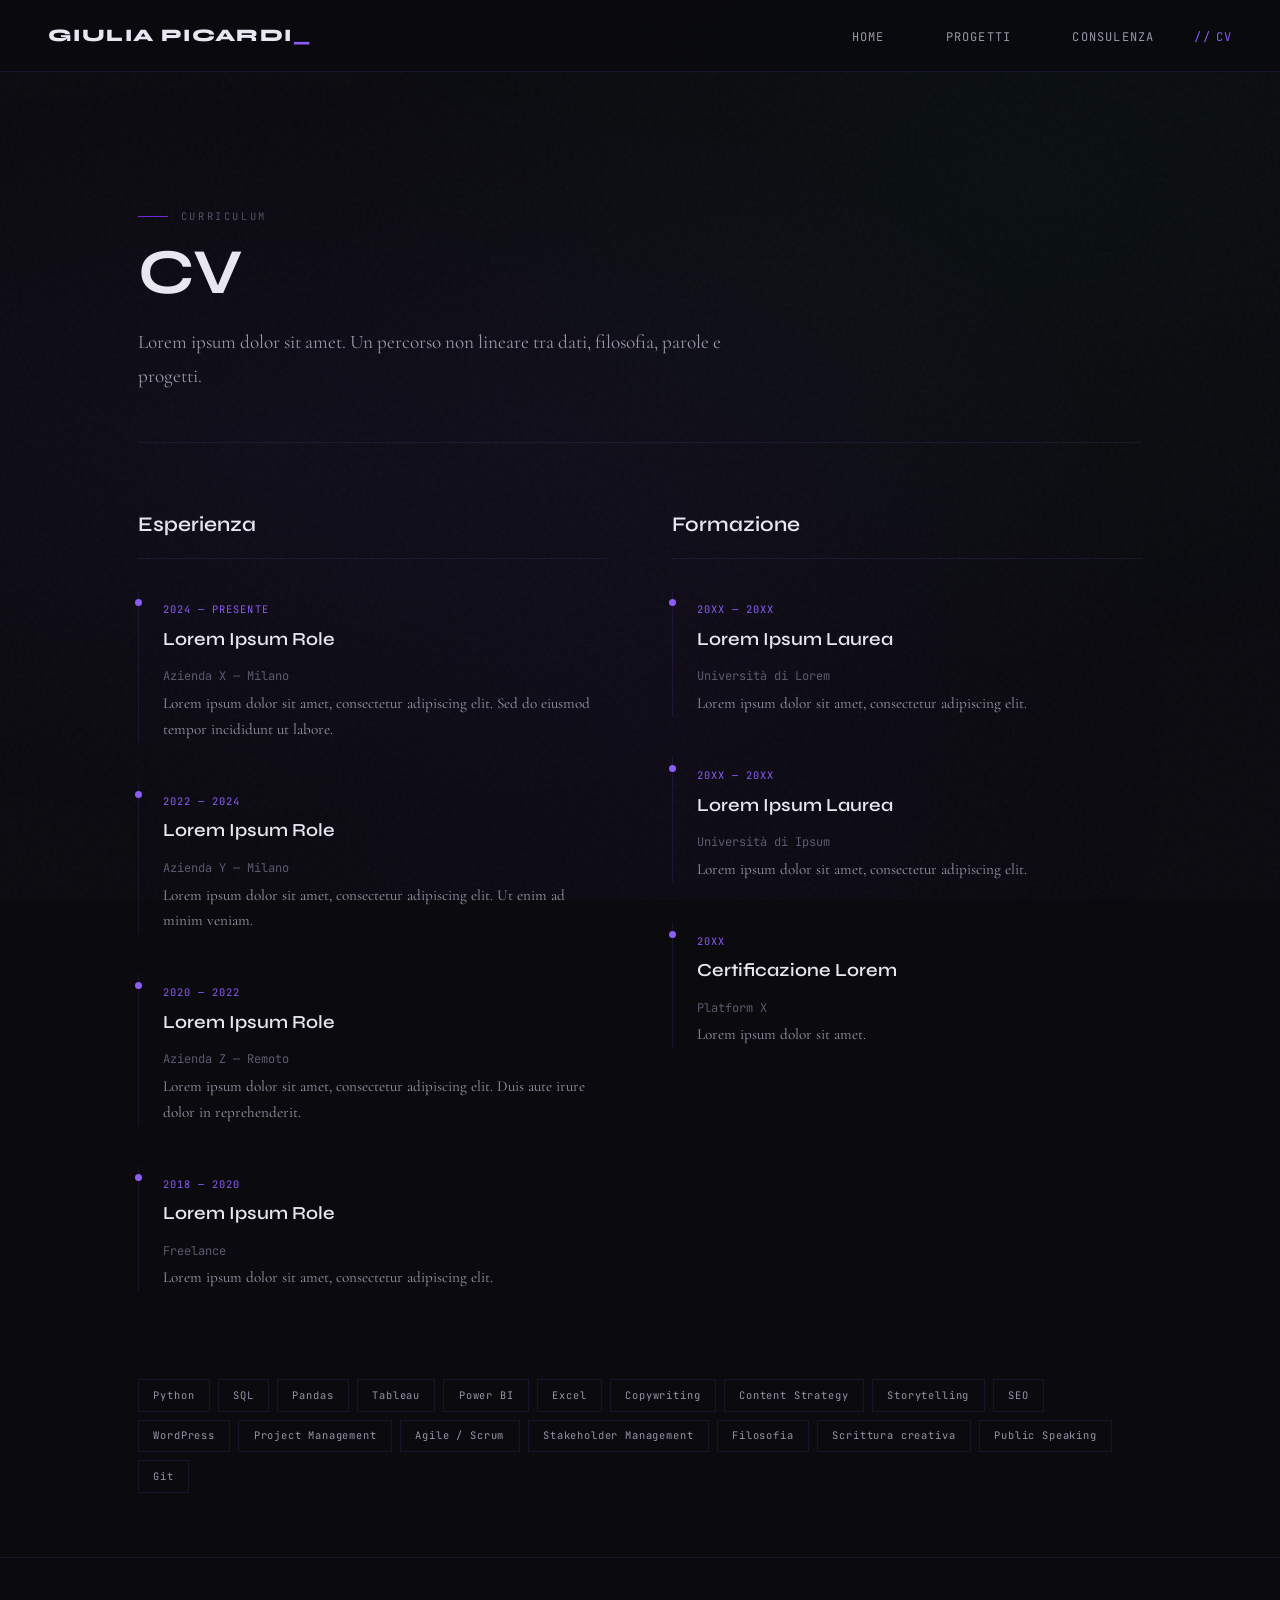
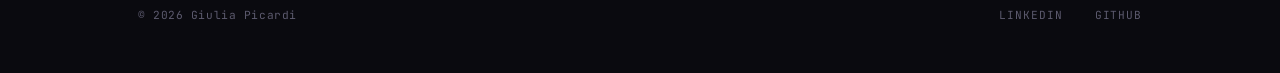
==== cv.html @ e0863961 "Add files via upload" ====
<!DOCTYPE html>
<html lang="it">
<head>
  <meta charset="UTF-8">
  <meta name="viewport" content="width=device-width, initial-scale=1.0">
  <title>CV — Giulia Picardi</title>
  <link rel="stylesheet" href="style.css">
</head>
<body>

  <nav>
    <a href="index.html" class="logo">Giulia Picardi</a>
    <button class="nav-toggle" onclick="document.querySelector('.nav-links').classList.toggle('open')">
      <span></span><span></span><span></span>
    </button>
    <ul class="nav-links">
      <li><a href="index.html">Home</a></li>
      <li><a href="progetti.html">Progetti</a></li>
      <li><a href="consulenza.html">Consulenza</a></li>
      <li><a href="cv.html" class="active">CV</a></li>
    </ul>
  </nav>

  <main>
    <div class="container">
      <div class="page-header">
        <span class="section-label">Curriculum</span>
        <h1>CV</h1>
        <p>Lorem ipsum dolor sit amet. Un percorso non lineare tra dati, filosofia, parole e progetti.</p>
      </div>

      <div class="cv-grid">

        <div class="cv-column">
          <h3>Esperienza</h3>

          <div class="cv-entry">
            <span class="cv-period">2024 — Presente</span>
            <h4>Lorem Ipsum Role</h4>
            <span class="cv-place">Azienda X — Milano</span>
            <p>Lorem ipsum dolor sit amet, consectetur adipiscing elit. Sed do eiusmod tempor incididunt ut labore.</p>
          </div>

          <div class="cv-entry">
            <span class="cv-period">2022 — 2024</span>
            <h4>Lorem Ipsum Role</h4>
            <span class="cv-place">Azienda Y — Milano</span>
            <p>Lorem ipsum dolor sit amet, consectetur adipiscing elit. Ut enim ad minim veniam.</p>
          </div>

          <div class="cv-entry">
            <span class="cv-period">2020 — 2022</span>
            <h4>Lorem Ipsum Role</h4>
            <span class="cv-place">Azienda Z — Remoto</span>
            <p>Lorem ipsum dolor sit amet, consectetur adipiscing elit. Duis aute irure dolor in reprehenderit.</p>
          </div>

          <div class="cv-entry">
            <span class="cv-period">2018 — 2020</span>
            <h4>Lorem Ipsum Role</h4>
            <span class="cv-place">Freelance</span>
            <p>Lorem ipsum dolor sit amet, consectetur adipiscing elit.</p>
          </div>
        </div>

        <div class="cv-column">
          <h3>Formazione</h3>

          <div class="cv-entry">
            <span class="cv-period">20XX — 20XX</span>
            <h4>Lorem Ipsum Laurea</h4>
            <span class="cv-place">Università di Lorem</span>
            <p>Lorem ipsum dolor sit amet, consectetur adipiscing elit.</p>
          </div>

          <div class="cv-entry">
            <span class="cv-period">20XX — 20XX</span>
            <h4>Lorem Ipsum Laurea</h4>
            <span class="cv-place">Università di Ipsum</span>
            <p>Lorem ipsum dolor sit amet, consectetur adipiscing elit.</p>
          </div>

          <div class="cv-entry">
            <span class="cv-period">20XX</span>
            <h4>Certificazione Lorem</h4>
            <span class="cv-place">Platform X</span>
            <p>Lorem ipsum dolor sit amet.</p>
          </div>
        </div>

      </div>

      <div class="skills-grid">
        <span class="skill-tag">Python</span>
        <span class="skill-tag">SQL</span>
        <span class="skill-tag">Pandas</span>
        <span class="skill-tag">Tableau</span>
        <span class="skill-tag">Power BI</span>
        <span class="skill-tag">Excel</span>
        <span class="skill-tag">Copywriting</span>
        <span class="skill-tag">Content Strategy</span>
        <span class="skill-tag">Storytelling</span>
        <span class="skill-tag">SEO</span>
        <span class="skill-tag">WordPress</span>
        <span class="skill-tag">Project Management</span>
        <span class="skill-tag">Agile / Scrum</span>
        <span class="skill-tag">Stakeholder Management</span>
        <span class="skill-tag">Filosofia</span>
        <span class="skill-tag">Scrittura creativa</span>
        <span class="skill-tag">Public Speaking</span>
        <span class="skill-tag">Git</span>
      </div>

    </div>
  </main>

  <footer>
    <div class="container">
      <div class="footer-content">
        <span class="footer-left">&copy; 2026 Giulia Picardi</span>
        <div class="footer-links">
          <a href="https://linkedin.com" target="_blank">LinkedIn</a>
          <a href="https://github.com/giuliapic" target="_blank">GitHub</a>
        </div>
      </div>
    </div>
  </footer>

</body>
</html>
---- style.css ----
@import url('https://fonts.googleapis.com/css2?family=Cormorant+Garamond:ital,wght@0,400;0,600;0,700;1,400;1,600&family=JetBrains+Mono:wght@300;400;500&family=Syne:wght@400;500;600;700;800&display=swap');

:root {
  --bg-deep: #0a0a0f;
  --bg-surface: #111118;
  --bg-elevated: #1a1a25;
  --bg-card: #15151f;
  --purple-core: #8b5cf6;
  --purple-glow: #a78bfa;
  --purple-dark: #4c1d95;
  --purple-muted: #6d28d9;
  --green-wild: #22c55e;
  --green-moss: #16a34a;
  --green-dark: #0a3d1a;
  --text-primary: #e8e6f0;
  --text-secondary: #9896a8;
  --text-muted: #5c5a6e;
  --border-subtle: rgba(139, 92, 246, 0.12);
  --border-glow: rgba(139, 92, 246, 0.3);
  --font-display: 'Syne', sans-serif;
  --font-body: 'Cormorant Garamond', serif;
  --font-mono: 'JetBrains Mono', monospace;
}

*, *::before, *::after {
  margin: 0;
  padding: 0;
  box-sizing: border-box;
}

html {
  scroll-behavior: smooth;
  font-size: 16px;
}

body {
  background: var(--bg-deep);
  color: var(--text-primary);
  font-family: var(--font-body);
  font-size: 1.2rem;
  line-height: 1.7;
  overflow-x: hidden;
  min-height: 100vh;
}

/* ── BACKGROUND TEXTURE ── */
body::before {
  content: '';
  position: fixed;
  inset: 0;
  background:
    radial-gradient(ellipse at 20% 50%, rgba(139, 92, 246, 0.04) 0%, transparent 60%),
    radial-gradient(ellipse at 80% 20%, rgba(34, 197, 94, 0.03) 0%, transparent 50%),
    radial-gradient(ellipse at 50% 80%, rgba(76, 29, 149, 0.05) 0%, transparent 60%);
  pointer-events: none;
  z-index: 0;
}

body::after {
  content: '';
  position: fixed;
  inset: 0;
  background-image: url("data:image/svg+xml,%3Csvg viewBox='0 0 256 256' xmlns='http://www.w3.org/2000/svg'%3E%3Cfilter id='n'%3E%3CfeTurbulence type='fractalNoise' baseFrequency='0.9' numOctaves='4' stitchTiles='stitch'/%3E%3C/filter%3E%3Crect width='100%25' height='100%25' filter='url(%23n)' opacity='0.03'/%3E%3C/svg%3E");
  pointer-events: none;
  z-index: 0;
}

/* ── NAVIGATION ── */
nav {
  position: fixed;
  top: 0;
  left: 0;
  right: 0;
  z-index: 1000;
  padding: 1.2rem 3rem;
  display: flex;
  justify-content: space-between;
  align-items: center;
  background: rgba(10, 10, 15, 0.85);
  backdrop-filter: blur(20px);
  border-bottom: 1px solid var(--border-subtle);
  transition: all 0.3s ease;
}

nav .logo {
  font-family: var(--font-display);
  font-weight: 800;
  font-size: 1.1rem;
  letter-spacing: 0.08em;
  text-transform: uppercase;
  color: var(--text-primary);
  text-decoration: none;
  position: relative;
}

nav .logo::after {
  content: '_';
  color: var(--purple-core);
  animation: blink 1.2s infinite;
}

@keyframes blink {
  0%, 50% { opacity: 1; }
  51%, 100% { opacity: 0; }
}

nav .nav-links {
  display: flex;
  gap: 2.5rem;
  list-style: none;
  align-items: center;
}

nav .nav-links a {
  font-family: var(--font-mono);
  font-size: 0.75rem;
  font-weight: 400;
  letter-spacing: 0.1em;
  text-transform: uppercase;
  color: var(--text-secondary);
  text-decoration: none;
  position: relative;
  padding: 0.3rem 0;
  transition: color 0.3s ease;
}

nav .nav-links a::before {
  content: '//';
  color: var(--text-muted);
  margin-right: 0.3rem;
  opacity: 0;
  transition: opacity 0.3s ease;
}

nav .nav-links a:hover {
  color: var(--purple-glow);
}

nav .nav-links a:hover::before {
  opacity: 1;
}

nav .nav-links a.active {
  color: var(--purple-core);
}

nav .nav-links a.active::before {
  opacity: 1;
  color: var(--purple-core);
}

/* Mobile nav toggle */
.nav-toggle {
  display: none;
  flex-direction: column;
  gap: 5px;
  cursor: pointer;
  background: none;
  border: none;
  padding: 5px;
}

.nav-toggle span {
  display: block;
  width: 24px;
  height: 2px;
  background: var(--text-primary);
  transition: all 0.3s ease;
}

/* ── MAIN CONTENT ── */
main {
  position: relative;
  z-index: 1;
  padding-top: 5rem;
}

.container {
  max-width: 1100px;
  margin: 0 auto;
  padding: 0 3rem;
}

/* ── HERO ── */
.hero {
  min-height: calc(100vh - 5rem);
  display: flex;
  flex-direction: column;
  justify-content: center;
  padding: 6rem 0;
  position: relative;
}

.hero-label {
  font-family: var(--font-mono);
  font-size: 0.7rem;
  font-weight: 300;
  letter-spacing: 0.2em;
  text-transform: uppercase;
  color: var(--text-muted);
  margin-bottom: 1.5rem;
  opacity: 0;
  animation: fadeUp 0.8s ease forwards;
  animation-delay: 0.2s;
}

.hero h1 {
  font-family: var(--font-display);
  font-size: clamp(3rem, 8vw, 6rem);
  font-weight: 800;
  line-height: 1.05;
  letter-spacing: -0.02em;
  color: var(--text-primary);
  margin-bottom: 2rem;
  opacity: 0;
  animation: fadeUp 0.8s ease forwards;
  animation-delay: 0.4s;
}

.hero h1 .accent {
  background: linear-gradient(135deg, var(--purple-core), var(--purple-glow));
  -webkit-background-clip: text;
  -webkit-text-fill-color: transparent;
  background-clip: text;
}

.hero-roles {
  display: flex;
  flex-wrap: wrap;
  gap: 0.6rem;
  margin-bottom: 2.5rem;
  opacity: 0;
  animation: fadeUp 0.8s ease forwards;
  animation-delay: 0.6s;
}

.role-tag {
  font-family: var(--font-mono);
  font-size: 0.7rem;
  font-weight: 400;
  letter-spacing: 0.08em;
  text-transform: uppercase;
  padding: 0.45rem 1rem;
  border: 1px solid var(--border-glow);
  color: var(--purple-glow);
  background: rgba(139, 92, 246, 0.06);
  position: relative;
  overflow: hidden;
}

.role-tag::before {
  content: '';
  position: absolute;
  top: 0;
  left: -100%;
  width: 100%;
  height: 100%;
  background: linear-gradient(90deg, transparent, rgba(139, 92, 246, 0.08), transparent);
  animation: shimmer 3s infinite;
}

@keyframes shimmer {
  0% { left: -100%; }
  100% { left: 100%; }
}

.hero-intro {
  max-width: 600px;
  font-size: 1.3rem;
  color: var(--text-secondary);
  line-height: 1.8;
  opacity: 0;
  animation: fadeUp 0.8s ease forwards;
  animation-delay: 0.8s;
}

/* Organic vine decoration */
.vine-decoration {
  position: absolute;
  right: 0;
  top: 50%;
  transform: translateY(-50%);
  width: 300px;
  height: 500px;
  opacity: 0.06;
  background: url("data:image/svg+xml,%3Csvg xmlns='http://www.w3.org/2000/svg' viewBox='0 0 300 500'%3E%3Cpath d='M250 0 C200 80 280 120 220 200 C160 280 260 320 200 400 C170 440 190 480 180 500' stroke='%238b5cf6' fill='none' stroke-width='2'/%3E%3Cpath d='M220 200 C180 190 160 210 170 240' stroke='%2322c55e' fill='none' stroke-width='1.5'/%3E%3Cpath d='M200 400 C160 390 140 410 150 440' stroke='%2322c55e' fill='none' stroke-width='1.5'/%3E%3Ccircle cx='170' cy='240' r='4' fill='%2322c55e' opacity='0.5'/%3E%3Ccircle cx='150' cy='440' r='3' fill='%2322c55e' opacity='0.5'/%3E%3Cpath d='M280 50 C240 100 300 140 260 180' stroke='%238b5cf6' fill='none' stroke-width='1' opacity='0.5'/%3E%3C/svg%3E") no-repeat center;
  pointer-events: none;
}

@keyframes fadeUp {
  from {
    opacity: 0;
    transform: translateY(20px);
  }
  to {
    opacity: 1;
    transform: translateY(0);
  }
}

/* ── SECTION COMMON ── */
.section {
  padding: 6rem 0;
}

.section-label {
  font-family: var(--font-mono);
  font-size: 0.65rem;
  font-weight: 300;
  letter-spacing: 0.25em;
  text-transform: uppercase;
  color: var(--text-muted);
  margin-bottom: 0.8rem;
  display: flex;
  align-items: center;
  gap: 0.8rem;
}

.section-label::before {
  content: '';
  width: 30px;
  height: 1px;
  background: var(--purple-muted);
}

.section h2 {
  font-family: var(--font-display);
  font-size: clamp(2rem, 4vw, 3rem);
  font-weight: 700;
  line-height: 1.15;
  margin-bottom: 1rem;
  color: var(--text-primary);
}

.section-intro {
  font-size: 1.15rem;
  color: var(--text-secondary);
  max-width: 650px;
  margin-bottom: 3rem;
  line-height: 1.8;
}

/* ── PROJECT CARDS ── */
.projects-grid {
  display: grid;
  grid-template-columns: repeat(2, 1fr);
  gap: 1.5rem;
}

.project-card {
  background: var(--bg-card);
  border: 1px solid var(--border-subtle);
  padding: 2.2rem;
  position: relative;
  overflow: hidden;
  transition: all 0.4s ease;
  text-decoration: none;
  color: inherit;
  display: block;
}

.project-card::before {
  content: '';
  position: absolute;
  top: 0;
  left: 0;
  right: 0;
  height: 2px;
  background: linear-gradient(90deg, var(--purple-core), var(--green-wild));
  opacity: 0;
  transition: opacity 0.4s ease;
}

.project-card:hover {
  border-color: var(--border-glow);
  transform: translateY(-3px);
  box-shadow: 0 10px 40px rgba(139, 92, 246, 0.08);
}

.project-card:hover::before {
  opacity: 1;
}

.project-card .card-type {
  font-family: var(--font-mono);
  font-size: 0.6rem;
  font-weight: 400;
  letter-spacing: 0.15em;
  text-transform: uppercase;
  color: var(--purple-core);
  margin-bottom: 1rem;
}

.project-card h3 {
  font-family: var(--font-display);
  font-size: 1.4rem;
  font-weight: 600;
  margin-bottom: 0.8rem;
  line-height: 1.3;
}

.project-card p {
  font-size: 1rem;
  color: var(--text-secondary);
  line-height: 1.7;
}

.project-card .card-tags {
  display: flex;
  flex-wrap: wrap;
  gap: 0.5rem;
  margin-top: 1.2rem;
}

.project-card .card-tags span {
  font-family: var(--font-mono);
  font-size: 0.6rem;
  letter-spacing: 0.05em;
  padding: 0.25rem 0.6rem;
  background: rgba(139, 92, 246, 0.08);
  color: var(--text-muted);
  border: 1px solid rgba(139, 92, 246, 0.1);
}

/* ── CONSULTING SERVICES ── */
.services-list {
  display: grid;
  gap: 1px;
  background: var(--border-subtle);
}

.service-item {
  background: var(--bg-deep);
  padding: 2.5rem 2rem;
  display: grid;
  grid-template-columns: 60px 1fr auto;
  align-items: start;
  gap: 2rem;
  transition: all 0.3s ease;
}

.service-item:hover {
  background: var(--bg-surface);
}

.service-number {
  font-family: var(--font-mono);
  font-size: 0.75rem;
  color: var(--purple-core);
  padding-top: 0.3rem;
}

.service-content h3 {
  font-family: var(--font-display);
  font-size: 1.5rem;
  font-weight: 600;
  margin-bottom: 0.6rem;
}

.service-content p {
  color: var(--text-secondary);
  font-size: 1.05rem;
  max-width: 500px;
}

.service-arrow {
  font-family: var(--font-mono);
  color: var(--text-muted);
  font-size: 1.2rem;
  padding-top: 0.3rem;
  transition: all 0.3s ease;
}

.service-item:hover .service-arrow {
  color: var(--purple-core);
  transform: translateX(4px);
}

/* ── CV / TIMELINE ── */
.cv-grid {
  display: grid;
  grid-template-columns: 1fr 1fr;
  gap: 4rem;
}

.cv-column h3 {
  font-family: var(--font-display);
  font-size: 1.3rem;
  font-weight: 600;
  margin-bottom: 2rem;
  padding-bottom: 1rem;
  border-bottom: 1px solid var(--border-subtle);
}

.cv-entry {
  margin-bottom: 2.5rem;
  padding-left: 1.5rem;
  border-left: 1px solid var(--border-subtle);
  position: relative;
}

.cv-entry::before {
  content: '';
  position: absolute;
  left: -4px;
  top: 0.5rem;
  width: 7px;
  height: 7px;
  background: var(--purple-core);
  border-radius: 50%;
}

.cv-entry .cv-period {
  font-family: var(--font-mono);
  font-size: 0.65rem;
  letter-spacing: 0.1em;
  text-transform: uppercase;
  color: var(--purple-core);
  margin-bottom: 0.4rem;
}

.cv-entry h4 {
  font-family: var(--font-display);
  font-size: 1.15rem;
  font-weight: 600;
  margin-bottom: 0.2rem;
}

.cv-entry .cv-place {
  font-family: var(--font-mono);
  font-size: 0.75rem;
  color: var(--text-muted);
  margin-bottom: 0.5rem;
}

.cv-entry p {
  font-size: 0.95rem;
  color: var(--text-secondary);
  line-height: 1.7;
}

/* Skills section */
.skills-grid {
  margin-top: 3rem;
  display: flex;
  flex-wrap: wrap;
  gap: 0.5rem;
}

.skill-tag {
  font-family: var(--font-mono);
  font-size: 0.65rem;
  letter-spacing: 0.08em;
  padding: 0.4rem 0.9rem;
  border: 1px solid var(--border-subtle);
  color: var(--text-secondary);
  transition: all 0.3s ease;
}

.skill-tag:hover {
  border-color: var(--purple-core);
  color: var(--purple-glow);
  background: rgba(139, 92, 246, 0.06);
}

/* ── FOOTER ── */
footer {
  border-top: 1px solid var(--border-subtle);
  padding: 3rem 0;
  margin-top: 4rem;
}

.footer-content {
  display: flex;
  justify-content: space-between;
  align-items: center;
}

.footer-left {
  font-family: var(--font-mono);
  font-size: 0.7rem;
  color: var(--text-muted);
  letter-spacing: 0.05em;
}

.footer-links {
  display: flex;
  gap: 2rem;
}

.footer-links a {
  font-family: var(--font-mono);
  font-size: 0.7rem;
  color: var(--text-muted);
  text-decoration: none;
  letter-spacing: 0.08em;
  text-transform: uppercase;
  transition: color 0.3s ease;
}

.footer-links a:hover {
  color: var(--purple-glow);
}

/* ── CONTACT SECTION (in footer area) ── */
.contact-section {
  padding: 5rem 0;
  text-align: center;
}

.contact-section h2 {
  font-family: var(--font-display);
  font-size: clamp(2rem, 4vw, 3rem);
  margin-bottom: 1rem;
}

.contact-section p {
  color: var(--text-secondary);
  font-size: 1.15rem;
  margin-bottom: 2rem;
}

.contact-email {
  font-family: var(--font-mono);
  font-size: 1rem;
  color: var(--purple-glow);
  text-decoration: none;
  padding: 0.8rem 2rem;
  border: 1px solid var(--border-glow);
  display: inline-block;
  transition: all 0.3s ease;
  letter-spacing: 0.05em;
}

.contact-email:hover {
  background: rgba(139, 92, 246, 0.1);
  box-shadow: 0 0 30px rgba(139, 92, 246, 0.15);
}

/* ── PAGE HEADER (for inner pages) ── */
.page-header {
  padding: 8rem 0 3rem;
  border-bottom: 1px solid var(--border-subtle);
  margin-bottom: 4rem;
}

.page-header h1 {
  font-family: var(--font-display);
  font-size: clamp(2.5rem, 5vw, 4rem);
  font-weight: 700;
  line-height: 1.1;
  margin-bottom: 1rem;
}

.page-header p {
  color: var(--text-secondary);
  font-size: 1.2rem;
  max-width: 600px;
  line-height: 1.8;
}

/* ── RESPONSIVE ── */
@media (max-width: 768px) {
  nav {
    padding: 1rem 1.5rem;
  }

  .nav-toggle {
    display: flex;
  }

  nav .nav-links {
    position: fixed;
    top: 0;
    right: -100%;
    width: 70%;
    height: 100vh;
    flex-direction: column;
    justify-content: center;
    background: var(--bg-surface);
    border-left: 1px solid var(--border-subtle);
    padding: 2rem;
    gap: 2rem;
    transition: right 0.4s ease;
  }

  nav .nav-links.open {
    right: 0;
  }

  .container {
    padding: 0 1.5rem;
  }

  .hero h1 {
    font-size: clamp(2.5rem, 10vw, 4rem);
  }

  .vine-decoration {
    display: none;
  }

  .projects-grid {
    grid-template-columns: 1fr;
  }

  .service-item {
    grid-template-columns: 40px 1fr;
    gap: 1rem;
  }

  .service-arrow {
    display: none;
  }

  .cv-grid {
    grid-template-columns: 1fr;
    gap: 3rem;
  }

  .footer-content {
    flex-direction: column;
    gap: 1.5rem;
    text-align: center;
  }
}
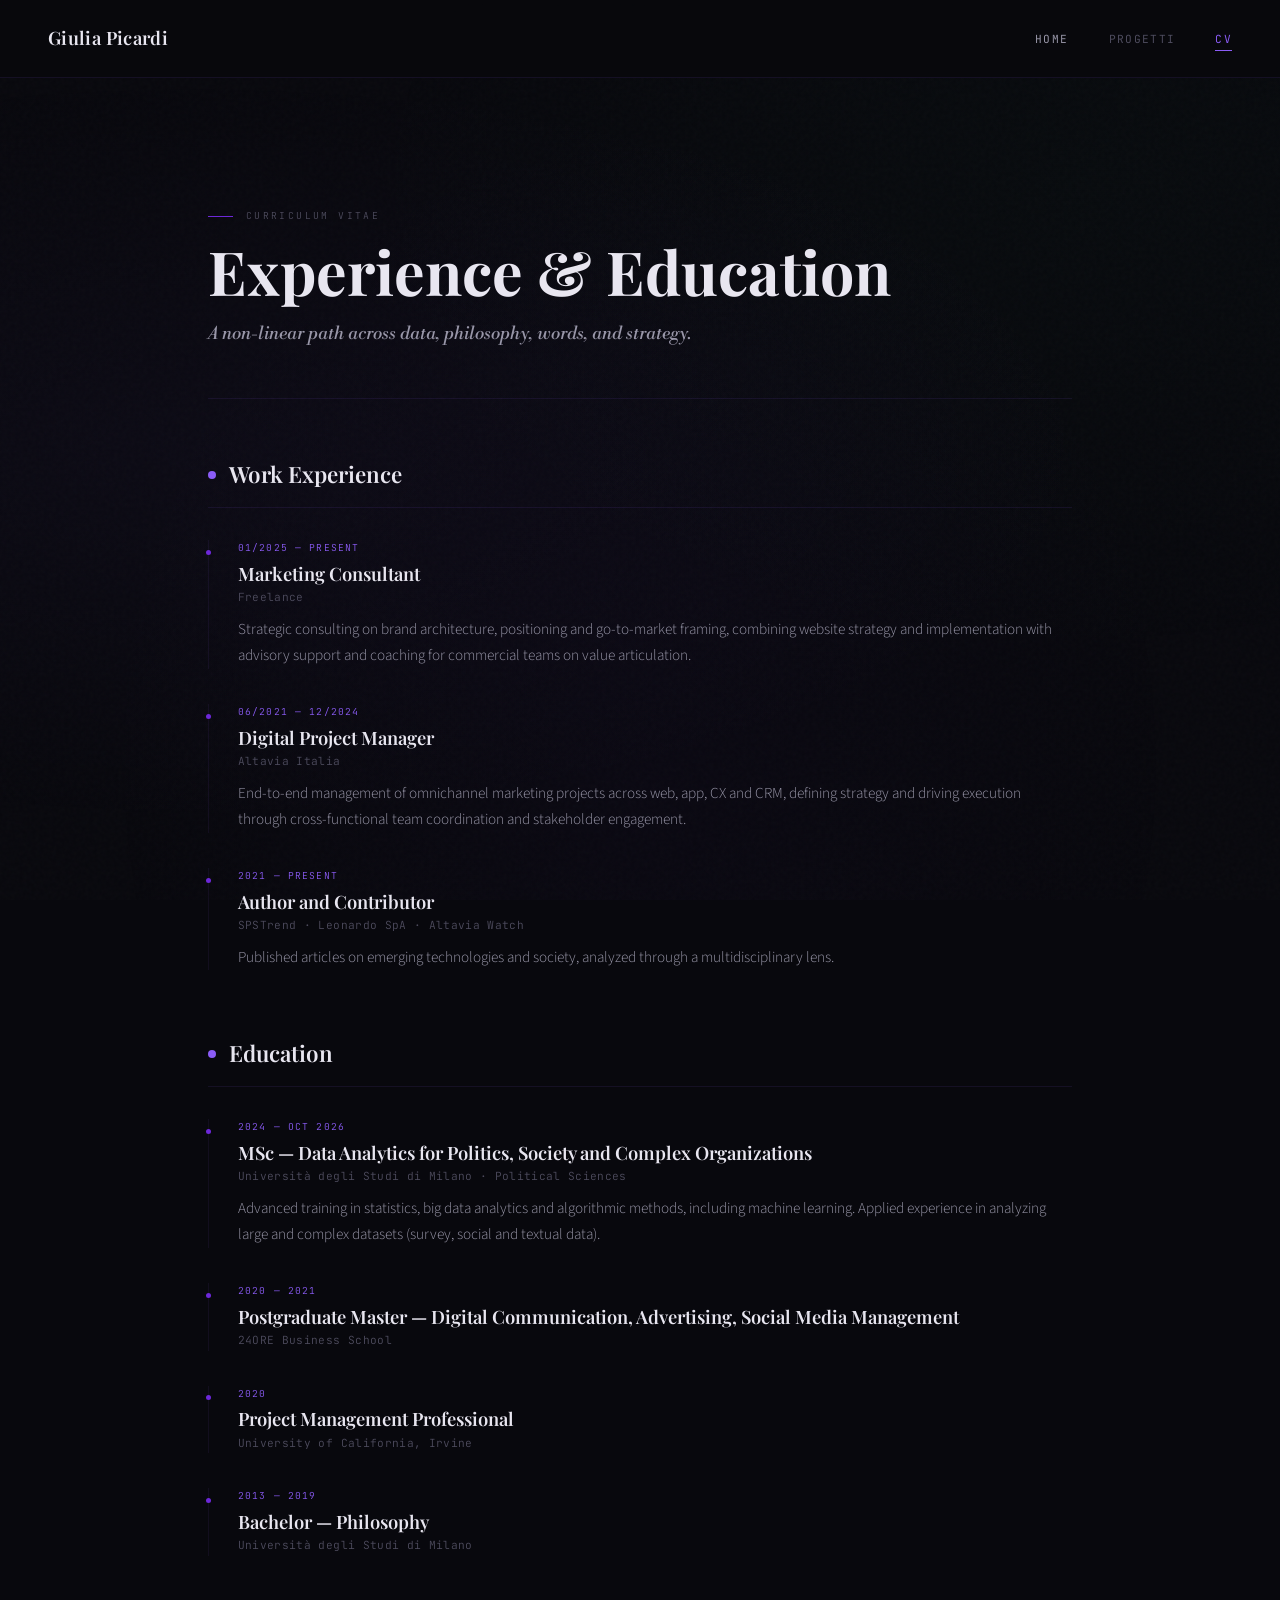
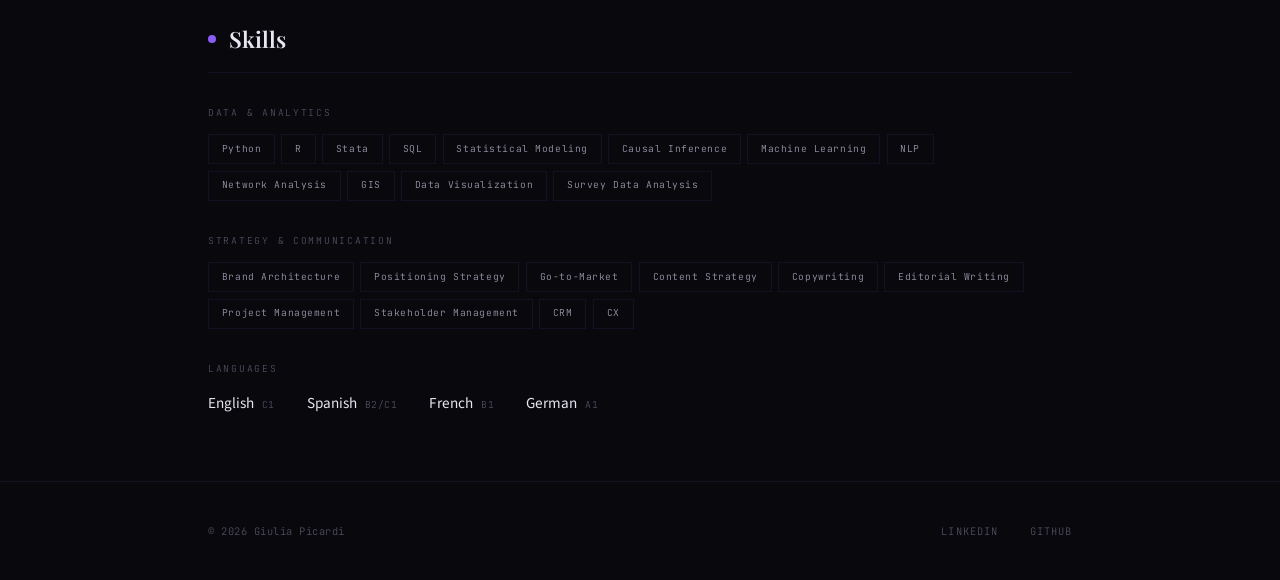
==== commit 3c5df355: "Add files via upload" ====
--- a/cv.html
+++ b/cv.html
@@ -1,5 +1,5 @@
 <!DOCTYPE html>
-<html lang="it">
+<html lang="en">
 <head>
   <meta charset="UTF-8">
   <meta name="viewport" content="width=device-width, initial-scale=1.0">
@@ -15,100 +15,139 @@
     </button>
     <ul class="nav-links">
       <li><a href="index.html">Home</a></li>
-      <li><a href="progetti.html">Progetti</a></li>
-      <li><a href="consulenza.html">Consulenza</a></li>
+      <li><span class="disabled">Progetti<span class="coming-soon">coming soon</span></span></li>
       <li><a href="cv.html" class="active">CV</a></li>
     </ul>
   </nav>
 
   <main>
     <div class="container">
+
       <div class="page-header">
-        <span class="section-label">Curriculum</span>
-        <h1>CV</h1>
-        <p>Lorem ipsum dolor sit amet. Un percorso non lineare tra dati, filosofia, parole e progetti.</p>
+        <span class="section-label">Curriculum Vitae</span>
+        <h1>Experience &amp; Education</h1>
+        <p>A non-linear path across data, philosophy, words, and strategy.</p>
       </div>
 
-      <div class="cv-grid">
+      <!-- WORK EXPERIENCE -->
+      <div class="cv-section">
+        <h2 class="cv-section-title">Work Experience</h2>
 
-        <div class="cv-column">
-          <h3>Esperienza</h3>
+        <div class="cv-entry">
+          <span class="cv-period">01/2025 — Present</span>
+          <h3>Marketing Consultant</h3>
+          <span class="cv-place">Freelance</span>
+          <p>Strategic consulting on brand architecture, positioning and go-to-market framing, combining website strategy and implementation with advisory support and coaching for commercial teams on value articulation.</p>
+        </div>
 
-          <div class="cv-entry">
-            <span class="cv-period">2024 — Presente</span>
-            <h4>Lorem Ipsum Role</h4>
-            <span class="cv-place">Azienda X — Milano</span>
-            <p>Lorem ipsum dolor sit amet, consectetur adipiscing elit. Sed do eiusmod tempor incididunt ut labore.</p>
+        <div class="cv-entry">
+          <span class="cv-period">06/2021 — 12/2024</span>
+          <h3>Digital Project Manager</h3>
+          <span class="cv-place">Altavia Italia</span>
+          <p>End-to-end management of omnichannel marketing projects across web, app, CX and CRM, defining strategy and driving execution through cross-functional team coordination and stakeholder engagement.</p>
+        </div>
+
+        <div class="cv-entry">
+          <span class="cv-period">2021 — Present</span>
+          <h3>Author and Contributor</h3>
+          <span class="cv-place">SPSTrend · Leonardo SpA · Altavia Watch</span>
+          <p>Published articles on emerging technologies and society, analyzed through a multidisciplinary lens.</p>
+        </div>
+      </div>
+
+      <!-- EDUCATION -->
+      <div class="cv-section">
+        <h2 class="cv-section-title">Education</h2>
+
+        <div class="cv-entry">
+          <span class="cv-period">2024 — Oct 2026</span>
+          <h3>MSc — Data Analytics for Politics, Society and Complex Organizations</h3>
+          <span class="cv-place">Università degli Studi di Milano · Political Sciences</span>
+          <p>Advanced training in statistics, big data analytics and algorithmic methods, including machine learning. Applied experience in analyzing large and complex datasets (survey, social and textual data).</p>
+        </div>
+
+        <div class="cv-entry">
+          <span class="cv-period">2020 — 2021</span>
+          <h3>Postgraduate Master — Digital Communication, Advertising, Social Media Management</h3>
+          <span class="cv-place">24ORE Business School</span>
+        </div>
+
+        <div class="cv-entry">
+          <span class="cv-period">2020</span>
+          <h3>Project Management Professional</h3>
+          <span class="cv-place">University of California, Irvine</span>
+        </div>
+
+        <div class="cv-entry">
+          <span class="cv-period">2013 — 2019</span>
+          <h3>Bachelor — Philosophy</h3>
+          <span class="cv-place">Università degli Studi di Milano</span>
+        </div>
+      </div>
+
+      <!-- SKILLS -->
+      <div class="cv-section">
+        <h2 class="cv-section-title">Skills</h2>
+
+        <div class="skills-section">
+
+          <div class="skills-group">
+            <div class="skills-group-title">Data &amp; Analytics</div>
+            <div class="skills-tags">
+              <span class="skill-tag">Python</span>
+              <span class="skill-tag">R</span>
+              <span class="skill-tag">Stata</span>
+              <span class="skill-tag">SQL</span>
+              <span class="skill-tag">Statistical Modeling</span>
+              <span class="skill-tag">Causal Inference</span>
+              <span class="skill-tag">Machine Learning</span>
+              <span class="skill-tag">NLP</span>
+              <span class="skill-tag">Network Analysis</span>
+              <span class="skill-tag">GIS</span>
+              <span class="skill-tag">Data Visualization</span>
+              <span class="skill-tag">Survey Data Analysis</span>
+            </div>
           </div>
 
-          <div class="cv-entry">
-            <span class="cv-period">2022 — 2024</span>
-            <h4>Lorem Ipsum Role</h4>
-            <span class="cv-place">Azienda Y — Milano</span>
-            <p>Lorem ipsum dolor sit amet, consectetur adipiscing elit. Ut enim ad minim veniam.</p>
+          <div class="skills-group">
+            <div class="skills-group-title">Strategy &amp; Communication</div>
+            <div class="skills-tags">
+              <span class="skill-tag">Brand Architecture</span>
+              <span class="skill-tag">Positioning Strategy</span>
+              <span class="skill-tag">Go-to-Market</span>
+              <span class="skill-tag">Content Strategy</span>
+              <span class="skill-tag">Copywriting</span>
+              <span class="skill-tag">Editorial Writing</span>
+              <span class="skill-tag">Project Management</span>
+              <span class="skill-tag">Stakeholder Management</span>
+              <span class="skill-tag">CRM</span>
+              <span class="skill-tag">CX</span>
+            </div>
           </div>
 
-          <div class="cv-entry">
-            <span class="cv-period">2020 — 2022</span>
-            <h4>Lorem Ipsum Role</h4>
-            <span class="cv-place">Azienda Z — Remoto</span>
-            <p>Lorem ipsum dolor sit amet, consectetur adipiscing elit. Duis aute irure dolor in reprehenderit.</p>
+          <div class="skills-group">
+            <div class="skills-group-title">Languages</div>
+            <div class="languages-row">
+              <div class="lang-item">
+                <span class="lang-name">English</span>
+                <span class="lang-level">C1</span>
+              </div>
+              <div class="lang-item">
+                <span class="lang-name">Spanish</span>
+                <span class="lang-level">B2/C1</span>
+              </div>
+              <div class="lang-item">
+                <span class="lang-name">French</span>
+                <span class="lang-level">B1</span>
+              </div>
+              <div class="lang-item">
+                <span class="lang-name">German</span>
+                <span class="lang-level">A1</span>
+              </div>
+            </div>
           </div>
 
-          <div class="cv-entry">
-            <span class="cv-period">2018 — 2020</span>
-            <h4>Lorem Ipsum Role</h4>
-            <span class="cv-place">Freelance</span>
-            <p>Lorem ipsum dolor sit amet, consectetur adipiscing elit.</p>
-          </div>
         </div>
-
-        <div class="cv-column">
-          <h3>Formazione</h3>
-
-          <div class="cv-entry">
-            <span class="cv-period">20XX — 20XX</span>
-            <h4>Lorem Ipsum Laurea</h4>
-            <span class="cv-place">Università di Lorem</span>
-            <p>Lorem ipsum dolor sit amet, consectetur adipiscing elit.</p>
-          </div>
-
-          <div class="cv-entry">
-            <span class="cv-period">20XX — 20XX</span>
-            <h4>Lorem Ipsum Laurea</h4>
-            <span class="cv-place">Università di Ipsum</span>
-            <p>Lorem ipsum dolor sit amet, consectetur adipiscing elit.</p>
-          </div>
-
-          <div class="cv-entry">
-            <span class="cv-period">20XX</span>
-            <h4>Certificazione Lorem</h4>
-            <span class="cv-place">Platform X</span>
-            <p>Lorem ipsum dolor sit amet.</p>
-          </div>
-        </div>
-
-      </div>
-
-      <div class="skills-grid">
-        <span class="skill-tag">Python</span>
-        <span class="skill-tag">SQL</span>
-        <span class="skill-tag">Pandas</span>
-        <span class="skill-tag">Tableau</span>
-        <span class="skill-tag">Power BI</span>
-        <span class="skill-tag">Excel</span>
-        <span class="skill-tag">Copywriting</span>
-        <span class="skill-tag">Content Strategy</span>
-        <span class="skill-tag">Storytelling</span>
-        <span class="skill-tag">SEO</span>
-        <span class="skill-tag">WordPress</span>
-        <span class="skill-tag">Project Management</span>
-        <span class="skill-tag">Agile / Scrum</span>
-        <span class="skill-tag">Stakeholder Management</span>
-        <span class="skill-tag">Filosofia</span>
-        <span class="skill-tag">Scrittura creativa</span>
-        <span class="skill-tag">Public Speaking</span>
-        <span class="skill-tag">Git</span>
       </div>
 
     </div>
@@ -119,7 +158,7 @@
       <div class="footer-content">
         <span class="footer-left">&copy; 2026 Giulia Picardi</span>
         <div class="footer-links">
-          <a href="https://linkedin.com" target="_blank">LinkedIn</a>
+          <a href="https://linkedin.com/in/giuliapicardi" target="_blank">LinkedIn</a>
           <a href="https://github.com/giuliapic" target="_blank">GitHub</a>
         </div>
       </div>
--- a/style.css
+++ b/style.css
@@ -1,726 +1,400 @@
-@import url('https://fonts.googleapis.com/css2?family=Cormorant+Garamond:ital,wght@0,400;0,600;0,700;1,400;1,600&family=JetBrains+Mono:wght@300;400;500&family=Syne:wght@400;500;600;700;800&display=swap');
+@import url('https://fonts.googleapis.com/css2?family=Playfair+Display:ital,wght@0,400;0,500;0,600;0,700;0,800;0,900;1,400;1,600&family=Libre+Bodoni:ital,wght@0,400;0,500;0,600;0,700;1,400&family=JetBrains+Mono:wght@300;400;500&family=Source+Sans+3:wght@300;400;500;600&display=swap');
 
 :root {
-  --bg-deep: #0a0a0f;
-  --bg-surface: #111118;
-  --bg-elevated: #1a1a25;
-  --bg-card: #15151f;
+  --bg-deep: #08080d;
+  --bg-surface: #0e0e16;
+  --bg-elevated: #16161f;
+  --bg-card: #111119;
   --purple-core: #8b5cf6;
   --purple-glow: #a78bfa;
   --purple-dark: #4c1d95;
   --purple-muted: #6d28d9;
   --green-wild: #22c55e;
-  --green-moss: #16a34a;
-  --green-dark: #0a3d1a;
   --text-primary: #e8e6f0;
   --text-secondary: #9896a8;
-  --text-muted: #5c5a6e;
-  --border-subtle: rgba(139, 92, 246, 0.12);
-  --border-glow: rgba(139, 92, 246, 0.3);
-  --font-display: 'Syne', sans-serif;
-  --font-body: 'Cormorant Garamond', serif;
+  --text-muted: #4e4c5e;
+  --border-subtle: rgba(139, 92, 246, 0.1);
+  --border-glow: rgba(139, 92, 246, 0.25);
+  --font-display: 'Playfair Display', serif;
+  --font-body: 'Source Sans 3', sans-serif;
+  --font-accent: 'Libre Bodoni', serif;
   --font-mono: 'JetBrains Mono', monospace;
 }
 
-*, *::before, *::after {
-  margin: 0;
-  padding: 0;
-  box-sizing: border-box;
-}
-
-html {
-  scroll-behavior: smooth;
-  font-size: 16px;
-}
+*, *::before, *::after { margin: 0; padding: 0; box-sizing: border-box; }
+html { scroll-behavior: smooth; font-size: 16px; }
 
 body {
   background: var(--bg-deep);
   color: var(--text-primary);
   font-family: var(--font-body);
-  font-size: 1.2rem;
-  line-height: 1.7;
+  font-size: 1.05rem;
+  font-weight: 300;
+  line-height: 1.75;
   overflow-x: hidden;
   min-height: 100vh;
 }
 
-/* ── BACKGROUND TEXTURE ── */
 body::before {
   content: '';
   position: fixed;
   inset: 0;
   background:
-    radial-gradient(ellipse at 20% 50%, rgba(139, 92, 246, 0.04) 0%, transparent 60%),
-    radial-gradient(ellipse at 80% 20%, rgba(34, 197, 94, 0.03) 0%, transparent 50%),
-    radial-gradient(ellipse at 50% 80%, rgba(76, 29, 149, 0.05) 0%, transparent 60%);
-  pointer-events: none;
-  z-index: 0;
+    radial-gradient(ellipse at 15% 50%, rgba(139,92,246,0.035) 0%, transparent 60%),
+    radial-gradient(ellipse at 85% 20%, rgba(34,197,94,0.02) 0%, transparent 50%),
+    radial-gradient(ellipse at 50% 85%, rgba(76,29,149,0.04) 0%, transparent 60%);
+  pointer-events: none; z-index: 0;
 }
 
 body::after {
   content: '';
   position: fixed;
   inset: 0;
-  background-image: url("data:image/svg+xml,%3Csvg viewBox='0 0 256 256' xmlns='http://www.w3.org/2000/svg'%3E%3Cfilter id='n'%3E%3CfeTurbulence type='fractalNoise' baseFrequency='0.9' numOctaves='4' stitchTiles='stitch'/%3E%3C/filter%3E%3Crect width='100%25' height='100%25' filter='url(%23n)' opacity='0.03'/%3E%3C/svg%3E");
-  pointer-events: none;
-  z-index: 0;
-}
-
-/* ── NAVIGATION ── */
+  background-image: url("data:image/svg+xml,%3Csvg viewBox='0 0 256 256' xmlns='http://www.w3.org/2000/svg'%3E%3Cfilter id='n'%3E%3CfeTurbulence type='fractalNoise' baseFrequency='0.85' numOctaves='4' stitchTiles='stitch'/%3E%3C/filter%3E%3Crect width='100%25' height='100%25' filter='url(%23n)' opacity='0.025'/%3E%3C/svg%3E");
+  pointer-events: none; z-index: 0;
+}
+
+/* ── NAV ── */
 nav {
-  position: fixed;
-  top: 0;
-  left: 0;
-  right: 0;
-  z-index: 1000;
-  padding: 1.2rem 3rem;
-  display: flex;
-  justify-content: space-between;
-  align-items: center;
-  background: rgba(10, 10, 15, 0.85);
+  position: fixed; top: 0; left: 0; right: 0; z-index: 1000;
+  padding: 1.4rem 3rem;
+  display: flex; justify-content: space-between; align-items: center;
+  background: rgba(8,8,13,0.88);
   backdrop-filter: blur(20px);
   border-bottom: 1px solid var(--border-subtle);
-  transition: all 0.3s ease;
 }
 
 nav .logo {
   font-family: var(--font-display);
-  font-weight: 800;
-  font-size: 1.1rem;
-  letter-spacing: 0.08em;
-  text-transform: uppercase;
-  color: var(--text-primary);
-  text-decoration: none;
-  position: relative;
-}
-
-nav .logo::after {
-  content: '_';
-  color: var(--purple-core);
-  animation: blink 1.2s infinite;
-}
-
-@keyframes blink {
-  0%, 50% { opacity: 1; }
-  51%, 100% { opacity: 0; }
+  font-weight: 600; font-size: 1.15rem;
+  letter-spacing: 0.02em;
+  color: var(--text-primary); text-decoration: none;
 }
 
 nav .nav-links {
-  display: flex;
-  gap: 2.5rem;
-  list-style: none;
-  align-items: center;
+  display: flex; gap: 2.5rem; list-style: none; align-items: center;
 }
 
 nav .nav-links a {
-  font-family: var(--font-mono);
-  font-size: 0.75rem;
-  font-weight: 400;
-  letter-spacing: 0.1em;
-  text-transform: uppercase;
-  color: var(--text-secondary);
-  text-decoration: none;
-  position: relative;
-  padding: 0.3rem 0;
-  transition: color 0.3s ease;
-}
-
-nav .nav-links a::before {
-  content: '//';
-  color: var(--text-muted);
-  margin-right: 0.3rem;
-  opacity: 0;
-  transition: opacity 0.3s ease;
-}
-
-nav .nav-links a:hover {
-  color: var(--purple-glow);
-}
-
-nav .nav-links a:hover::before {
-  opacity: 1;
-}
-
-nav .nav-links a.active {
-  color: var(--purple-core);
-}
-
-nav .nav-links a.active::before {
-  opacity: 1;
-  color: var(--purple-core);
-}
-
-/* Mobile nav toggle */
+  font-family: var(--font-mono); font-size: 0.7rem; font-weight: 400;
+  letter-spacing: 0.12em; text-transform: uppercase;
+  color: var(--text-secondary); text-decoration: none;
+  padding: 0.3rem 0; transition: color 0.3s ease; position: relative;
+}
+
+nav .nav-links a::after {
+  content: ''; position: absolute; bottom: 0; left: 0;
+  width: 0; height: 1px; background: var(--purple-core);
+  transition: width 0.3s ease;
+}
+
+nav .nav-links a:hover { color: var(--purple-glow); }
+nav .nav-links a:hover::after { width: 100%; }
+nav .nav-links a.active { color: var(--purple-core); }
+nav .nav-links a.active::after { width: 100%; }
+
+nav .nav-links span.disabled {
+  font-family: var(--font-mono); font-size: 0.7rem; font-weight: 400;
+  letter-spacing: 0.12em; text-transform: uppercase;
+  color: var(--text-muted); cursor: default; position: relative;
+}
+
+nav .nav-links span.disabled .coming-soon {
+  position: absolute; top: 100%; left: 50%; transform: translateX(-50%);
+  font-size: 0.5rem; letter-spacing: 0.15em; color: var(--purple-dark);
+  white-space: nowrap; opacity: 0; transition: opacity 0.3s ease;
+}
+
+nav .nav-links span.disabled:hover .coming-soon { opacity: 1; }
+
 .nav-toggle {
-  display: none;
-  flex-direction: column;
-  gap: 5px;
-  cursor: pointer;
-  background: none;
-  border: none;
-  padding: 5px;
-}
-
+  display: none; flex-direction: column; gap: 5px;
+  cursor: pointer; background: none; border: none; padding: 5px;
+}
 .nav-toggle span {
-  display: block;
-  width: 24px;
-  height: 2px;
-  background: var(--text-primary);
-  transition: all 0.3s ease;
-}
-
-/* ── MAIN CONTENT ── */
-main {
-  position: relative;
-  z-index: 1;
-  padding-top: 5rem;
-}
-
-.container {
-  max-width: 1100px;
-  margin: 0 auto;
-  padding: 0 3rem;
-}
+  display: block; width: 22px; height: 1.5px;
+  background: var(--text-primary); transition: all 0.3s ease;
+}
+
+/* ── MAIN ── */
+main { position: relative; z-index: 1; padding-top: 5rem; }
+.container { max-width: 960px; margin: 0 auto; padding: 0 3rem; }
 
 /* ── HERO ── */
 .hero {
   min-height: calc(100vh - 5rem);
-  display: flex;
-  flex-direction: column;
-  justify-content: center;
+  display: flex; flex-direction: column; justify-content: center;
+  padding: 6rem 0 4rem; position: relative;
+}
+
+.hero-name {
+  font-family: var(--font-display);
+  font-size: clamp(3.5rem, 9vw, 7rem);
+  font-weight: 700; line-height: 1.0; letter-spacing: -0.02em;
+  color: var(--text-primary); margin-bottom: 1.5rem;
+  opacity: 0; animation: fadeUp 0.8s ease forwards 0.2s;
+}
+
+.hero-name .accent {
+  font-style: italic;
+  background: linear-gradient(135deg, var(--purple-core), var(--purple-glow));
+  -webkit-background-clip: text; -webkit-text-fill-color: transparent; background-clip: text;
+}
+
+.hero-roles {
+  display: flex; flex-wrap: wrap; gap: 0.5rem; margin-bottom: 2.5rem;
+  opacity: 0; animation: fadeUp 0.8s ease forwards 0.4s;
+}
+
+.role-tag {
+  font-family: var(--font-mono); font-size: 0.62rem; font-weight: 400;
+  letter-spacing: 0.1em; text-transform: uppercase;
+  padding: 0.4rem 0.9rem;
+  border: 1px solid var(--border-subtle); color: var(--purple-glow);
+  background: rgba(139,92,246,0.04);
+}
+
+.hero-divider {
+  width: 60px; height: 1px;
+  background: linear-gradient(90deg, var(--purple-core), transparent);
+  margin-bottom: 2.5rem;
+  opacity: 0; animation: fadeUp 0.8s ease forwards 0.5s;
+}
+
+.hero-bio {
+  max-width: 620px;
+  opacity: 0; animation: fadeUp 0.8s ease forwards 0.6s;
+}
+
+.hero-bio p {
+  font-size: 1.1rem; font-weight: 300;
+  color: var(--text-secondary); line-height: 1.85; margin-bottom: 1.2rem;
+}
+.hero-bio p:last-child { margin-bottom: 0; }
+.hero-bio strong { color: var(--text-primary); font-weight: 500; }
+.hero-bio em {
+  font-family: var(--font-accent); font-style: italic; color: var(--purple-glow);
+}
+
+.vine-decoration {
+  position: absolute; right: -40px; top: 50%; transform: translateY(-50%);
+  width: 250px; height: 500px; opacity: 0.045; pointer-events: none;
+}
+.vine-decoration svg { width: 100%; height: 100%; }
+
+@keyframes fadeUp {
+  from { opacity: 0; transform: translateY(18px); }
+  to { opacity: 1; transform: translateY(0); }
+}
+
+/* ── CONTACT STRIP ── */
+.contact-strip {
+  padding: 4rem 0; border-top: 1px solid var(--border-subtle);
+  opacity: 0; animation: fadeUp 0.8s ease forwards 0.9s;
+}
+
+.contact-inner {
+  display: flex; justify-content: space-between; align-items: center;
+}
+
+.contact-text {
+  font-family: var(--font-accent); font-size: 1.3rem;
+  font-style: italic; color: var(--text-secondary);
+}
+
+.contact-email {
+  font-family: var(--font-mono); font-size: 0.8rem;
+  color: var(--purple-glow); text-decoration: none;
+  padding: 0.7rem 1.8rem; border: 1px solid var(--border-glow);
+  letter-spacing: 0.06em; transition: all 0.3s ease;
+}
+
+.contact-email:hover {
+  background: rgba(139,92,246,0.08);
+  box-shadow: 0 0 30px rgba(139,92,246,0.12);
+}
+
+/* ── PAGE HEADER ── */
+.page-header {
+  padding: 8rem 0 3rem;
+  border-bottom: 1px solid var(--border-subtle);
+  margin-bottom: 3.5rem;
+}
+
+.section-label {
+  font-family: var(--font-mono); font-size: 0.6rem; font-weight: 300;
+  letter-spacing: 0.25em; text-transform: uppercase;
+  color: var(--text-muted); margin-bottom: 0.8rem;
+  display: flex; align-items: center; gap: 0.8rem;
+}
+
+.section-label::before {
+  content: ''; width: 25px; height: 1px; background: var(--purple-muted);
+}
+
+.page-header h1 {
+  font-family: var(--font-display);
+  font-size: clamp(2.5rem, 5vw, 3.8rem);
+  font-weight: 700; line-height: 1.1; margin-bottom: 1rem;
+}
+
+.page-header p {
+  font-family: var(--font-accent); font-style: italic;
+  color: var(--text-secondary); font-size: 1.1rem;
+  max-width: 550px; line-height: 1.7;
+}
+
+/* ── CV ── */
+.cv-section { margin-bottom: 4rem; }
+
+.cv-section-title {
+  font-family: var(--font-display); font-size: 1.4rem; font-weight: 600;
+  margin-bottom: 2rem; padding-bottom: 0.8rem;
+  border-bottom: 1px solid var(--border-subtle);
+  display: flex; align-items: center; gap: 0.8rem;
+}
+
+.cv-section-title::before {
+  content: ''; width: 8px; height: 8px;
+  background: var(--purple-core); border-radius: 50%; flex-shrink: 0;
+}
+
+.cv-entry {
+  margin-bottom: 2.2rem; padding-left: 1.8rem;
+  border-left: 1px solid rgba(139,92,246,0.08); position: relative;
+}
+
+.cv-entry::before {
+  content: ''; position: absolute; left: -3px; top: 0.6rem;
+  width: 5px; height: 5px; background: var(--purple-muted); border-radius: 50%;
+}
+
+.cv-entry .cv-period {
+  font-family: var(--font-mono); font-size: 0.6rem;
+  letter-spacing: 0.12em; text-transform: uppercase;
+  color: var(--purple-core); margin-bottom: 0.3rem; display: block;
+}
+
+.cv-entry h3 {
+  font-family: var(--font-display); font-size: 1.15rem;
+  font-weight: 600; margin-bottom: 0.15rem; line-height: 1.3;
+}
+
+.cv-entry .cv-place {
+  font-family: var(--font-mono); font-size: 0.7rem;
+  color: var(--text-muted); margin-bottom: 0.5rem;
+  display: block; letter-spacing: 0.03em;
+}
+
+.cv-entry p {
+  font-size: 0.95rem; color: var(--text-secondary); line-height: 1.75;
+}
+
+/* ── SKILLS ── */
+.skills-section { margin-top: 1rem; }
+.skills-group { margin-bottom: 2rem; }
+
+.skills-group-title {
+  font-family: var(--font-mono); font-size: 0.6rem;
+  letter-spacing: 0.18em; text-transform: uppercase;
+  color: var(--text-muted); margin-bottom: 0.8rem;
+}
+
+.skills-tags { display: flex; flex-wrap: wrap; gap: 0.4rem; }
+
+.skill-tag {
+  font-family: var(--font-mono); font-size: 0.6rem;
+  letter-spacing: 0.06em; padding: 0.35rem 0.8rem;
+  border: 1px solid var(--border-subtle); color: var(--text-secondary);
+  transition: all 0.3s ease;
+}
+
+.skill-tag:hover {
+  border-color: var(--purple-core); color: var(--purple-glow);
+  background: rgba(139,92,246,0.05);
+}
+
+/* ── LANGUAGES ── */
+.languages-row { display: flex; gap: 2rem; flex-wrap: wrap; margin-top: 0.5rem; }
+
+.lang-item { display: flex; align-items: baseline; gap: 0.5rem; }
+
+.lang-name { font-size: 0.95rem; color: var(--text-primary); font-weight: 400; }
+
+.lang-level {
+  font-family: var(--font-mono); font-size: 0.6rem;
+  color: var(--text-muted); letter-spacing: 0.05em;
+}
+
+/* ── COMING SOON ── */
+.coming-soon-page {
+  min-height: 60vh; display: flex; flex-direction: column;
+  align-items: center; justify-content: center; text-align: center;
   padding: 6rem 0;
-  position: relative;
-}
-
-.hero-label {
-  font-family: var(--font-mono);
-  font-size: 0.7rem;
-  font-weight: 300;
-  letter-spacing: 0.2em;
-  text-transform: uppercase;
-  color: var(--text-muted);
-  margin-bottom: 1.5rem;
-  opacity: 0;
-  animation: fadeUp 0.8s ease forwards;
-  animation-delay: 0.2s;
-}
-
-.hero h1 {
+}
+
+.coming-soon-page h1 {
   font-family: var(--font-display);
-  font-size: clamp(3rem, 8vw, 6rem);
-  font-weight: 800;
-  line-height: 1.05;
-  letter-spacing: -0.02em;
-  color: var(--text-primary);
-  margin-bottom: 2rem;
-  opacity: 0;
-  animation: fadeUp 0.8s ease forwards;
-  animation-delay: 0.4s;
-}
-
-.hero h1 .accent {
-  background: linear-gradient(135deg, var(--purple-core), var(--purple-glow));
-  -webkit-background-clip: text;
-  -webkit-text-fill-color: transparent;
-  background-clip: text;
-}
-
-.hero-roles {
-  display: flex;
-  flex-wrap: wrap;
-  gap: 0.6rem;
-  margin-bottom: 2.5rem;
-  opacity: 0;
-  animation: fadeUp 0.8s ease forwards;
-  animation-delay: 0.6s;
-}
-
-.role-tag {
-  font-family: var(--font-mono);
-  font-size: 0.7rem;
-  font-weight: 400;
-  letter-spacing: 0.08em;
-  text-transform: uppercase;
-  padding: 0.45rem 1rem;
-  border: 1px solid var(--border-glow);
-  color: var(--purple-glow);
-  background: rgba(139, 92, 246, 0.06);
-  position: relative;
-  overflow: hidden;
-}
-
-.role-tag::before {
-  content: '';
-  position: absolute;
-  top: 0;
-  left: -100%;
-  width: 100%;
-  height: 100%;
-  background: linear-gradient(90deg, transparent, rgba(139, 92, 246, 0.08), transparent);
-  animation: shimmer 3s infinite;
-}
-
-@keyframes shimmer {
-  0% { left: -100%; }
-  100% { left: 100%; }
-}
-
-.hero-intro {
-  max-width: 600px;
-  font-size: 1.3rem;
-  color: var(--text-secondary);
-  line-height: 1.8;
-  opacity: 0;
-  animation: fadeUp 0.8s ease forwards;
-  animation-delay: 0.8s;
-}
-
-/* Organic vine decoration */
-.vine-decoration {
-  position: absolute;
-  right: 0;
-  top: 50%;
-  transform: translateY(-50%);
-  width: 300px;
-  height: 500px;
-  opacity: 0.06;
-  background: url("data:image/svg+xml,%3Csvg xmlns='http://www.w3.org/2000/svg' viewBox='0 0 300 500'%3E%3Cpath d='M250 0 C200 80 280 120 220 200 C160 280 260 320 200 400 C170 440 190 480 180 500' stroke='%238b5cf6' fill='none' stroke-width='2'/%3E%3Cpath d='M220 200 C180 190 160 210 170 240' stroke='%2322c55e' fill='none' stroke-width='1.5'/%3E%3Cpath d='M200 400 C160 390 140 410 150 440' stroke='%2322c55e' fill='none' stroke-width='1.5'/%3E%3Ccircle cx='170' cy='240' r='4' fill='%2322c55e' opacity='0.5'/%3E%3Ccircle cx='150' cy='440' r='3' fill='%2322c55e' opacity='0.5'/%3E%3Cpath d='M280 50 C240 100 300 140 260 180' stroke='%238b5cf6' fill='none' stroke-width='1' opacity='0.5'/%3E%3C/svg%3E") no-repeat center;
-  pointer-events: none;
-}
-
-@keyframes fadeUp {
-  from {
-    opacity: 0;
-    transform: translateY(20px);
-  }
-  to {
-    opacity: 1;
-    transform: translateY(0);
-  }
-}
-
-/* ── SECTION COMMON ── */
-.section {
-  padding: 6rem 0;
-}
-
-.section-label {
-  font-family: var(--font-mono);
-  font-size: 0.65rem;
-  font-weight: 300;
-  letter-spacing: 0.25em;
-  text-transform: uppercase;
-  color: var(--text-muted);
-  margin-bottom: 0.8rem;
-  display: flex;
-  align-items: center;
-  gap: 0.8rem;
-}
-
-.section-label::before {
-  content: '';
-  width: 30px;
-  height: 1px;
-  background: var(--purple-muted);
-}
-
-.section h2 {
-  font-family: var(--font-display);
-  font-size: clamp(2rem, 4vw, 3rem);
-  font-weight: 700;
-  line-height: 1.15;
-  margin-bottom: 1rem;
-  color: var(--text-primary);
-}
-
-.section-intro {
-  font-size: 1.15rem;
-  color: var(--text-secondary);
-  max-width: 650px;
-  margin-bottom: 3rem;
-  line-height: 1.8;
-}
-
-/* ── PROJECT CARDS ── */
-.projects-grid {
-  display: grid;
-  grid-template-columns: repeat(2, 1fr);
-  gap: 1.5rem;
-}
-
-.project-card {
-  background: var(--bg-card);
-  border: 1px solid var(--border-subtle);
-  padding: 2.2rem;
-  position: relative;
-  overflow: hidden;
-  transition: all 0.4s ease;
-  text-decoration: none;
-  color: inherit;
-  display: block;
-}
-
-.project-card::before {
-  content: '';
-  position: absolute;
-  top: 0;
-  left: 0;
-  right: 0;
-  height: 2px;
-  background: linear-gradient(90deg, var(--purple-core), var(--green-wild));
-  opacity: 0;
-  transition: opacity 0.4s ease;
-}
-
-.project-card:hover {
-  border-color: var(--border-glow);
-  transform: translateY(-3px);
-  box-shadow: 0 10px 40px rgba(139, 92, 246, 0.08);
-}
-
-.project-card:hover::before {
-  opacity: 1;
-}
-
-.project-card .card-type {
-  font-family: var(--font-mono);
-  font-size: 0.6rem;
-  font-weight: 400;
-  letter-spacing: 0.15em;
-  text-transform: uppercase;
-  color: var(--purple-core);
-  margin-bottom: 1rem;
-}
-
-.project-card h3 {
-  font-family: var(--font-display);
-  font-size: 1.4rem;
-  font-weight: 600;
-  margin-bottom: 0.8rem;
-  line-height: 1.3;
-}
-
-.project-card p {
-  font-size: 1rem;
-  color: var(--text-secondary);
-  line-height: 1.7;
-}
-
-.project-card .card-tags {
-  display: flex;
-  flex-wrap: wrap;
-  gap: 0.5rem;
-  margin-top: 1.2rem;
-}
-
-.project-card .card-tags span {
-  font-family: var(--font-mono);
-  font-size: 0.6rem;
-  letter-spacing: 0.05em;
-  padding: 0.25rem 0.6rem;
-  background: rgba(139, 92, 246, 0.08);
-  color: var(--text-muted);
-  border: 1px solid rgba(139, 92, 246, 0.1);
-}
-
-/* ── CONSULTING SERVICES ── */
-.services-list {
-  display: grid;
-  gap: 1px;
-  background: var(--border-subtle);
-}
-
-.service-item {
-  background: var(--bg-deep);
-  padding: 2.5rem 2rem;
-  display: grid;
-  grid-template-columns: 60px 1fr auto;
-  align-items: start;
-  gap: 2rem;
-  transition: all 0.3s ease;
-}
-
-.service-item:hover {
-  background: var(--bg-surface);
-}
-
-.service-number {
-  font-family: var(--font-mono);
-  font-size: 0.75rem;
-  color: var(--purple-core);
-  padding-top: 0.3rem;
-}
-
-.service-content h3 {
-  font-family: var(--font-display);
-  font-size: 1.5rem;
-  font-weight: 600;
-  margin-bottom: 0.6rem;
-}
-
-.service-content p {
-  color: var(--text-secondary);
-  font-size: 1.05rem;
-  max-width: 500px;
-}
-
-.service-arrow {
-  font-family: var(--font-mono);
-  color: var(--text-muted);
-  font-size: 1.2rem;
-  padding-top: 0.3rem;
-  transition: all 0.3s ease;
-}
-
-.service-item:hover .service-arrow {
-  color: var(--purple-core);
-  transform: translateX(4px);
-}
-
-/* ── CV / TIMELINE ── */
-.cv-grid {
-  display: grid;
-  grid-template-columns: 1fr 1fr;
-  gap: 4rem;
-}
-
-.cv-column h3 {
-  font-family: var(--font-display);
-  font-size: 1.3rem;
-  font-weight: 600;
-  margin-bottom: 2rem;
-  padding-bottom: 1rem;
-  border-bottom: 1px solid var(--border-subtle);
-}
-
-.cv-entry {
-  margin-bottom: 2.5rem;
-  padding-left: 1.5rem;
-  border-left: 1px solid var(--border-subtle);
-  position: relative;
-}
-
-.cv-entry::before {
-  content: '';
-  position: absolute;
-  left: -4px;
-  top: 0.5rem;
-  width: 7px;
-  height: 7px;
-  background: var(--purple-core);
-  border-radius: 50%;
-}
-
-.cv-entry .cv-period {
-  font-family: var(--font-mono);
-  font-size: 0.65rem;
-  letter-spacing: 0.1em;
-  text-transform: uppercase;
-  color: var(--purple-core);
-  margin-bottom: 0.4rem;
-}
-
-.cv-entry h4 {
-  font-family: var(--font-display);
-  font-size: 1.15rem;
-  font-weight: 600;
-  margin-bottom: 0.2rem;
-}
-
-.cv-entry .cv-place {
-  font-family: var(--font-mono);
-  font-size: 0.75rem;
-  color: var(--text-muted);
-  margin-bottom: 0.5rem;
-}
-
-.cv-entry p {
-  font-size: 0.95rem;
-  color: var(--text-secondary);
-  line-height: 1.7;
-}
-
-/* Skills section */
-.skills-grid {
-  margin-top: 3rem;
-  display: flex;
-  flex-wrap: wrap;
-  gap: 0.5rem;
-}
-
-.skill-tag {
-  font-family: var(--font-mono);
-  font-size: 0.65rem;
-  letter-spacing: 0.08em;
-  padding: 0.4rem 0.9rem;
-  border: 1px solid var(--border-subtle);
-  color: var(--text-secondary);
-  transition: all 0.3s ease;
-}
-
-.skill-tag:hover {
-  border-color: var(--purple-core);
-  color: var(--purple-glow);
-  background: rgba(139, 92, 246, 0.06);
-}
+  font-size: clamp(2rem, 4vw, 3rem); font-weight: 700; margin-bottom: 1rem;
+}
+
+.coming-soon-page p {
+  font-family: var(--font-accent); font-style: italic;
+  color: var(--text-muted); font-size: 1.1rem;
+}
+
+.cs-line { width: 40px; height: 1px; background: var(--purple-dark); margin: 2rem 0; }
 
 /* ── FOOTER ── */
 footer {
   border-top: 1px solid var(--border-subtle);
-  padding: 3rem 0;
-  margin-top: 4rem;
+  padding: 2.5rem 0; margin-top: 4rem;
 }
 
 .footer-content {
-  display: flex;
-  justify-content: space-between;
-  align-items: center;
+  display: flex; justify-content: space-between; align-items: center;
 }
 
 .footer-left {
-  font-family: var(--font-mono);
-  font-size: 0.7rem;
-  color: var(--text-muted);
-  letter-spacing: 0.05em;
-}
-
-.footer-links {
-  display: flex;
-  gap: 2rem;
-}
+  font-family: var(--font-mono); font-size: 0.65rem;
+  color: var(--text-muted); letter-spacing: 0.05em;
+}
+
+.footer-links { display: flex; gap: 2rem; }
 
 .footer-links a {
-  font-family: var(--font-mono);
-  font-size: 0.7rem;
-  color: var(--text-muted);
-  text-decoration: none;
-  letter-spacing: 0.08em;
-  text-transform: uppercase;
+  font-family: var(--font-mono); font-size: 0.65rem;
+  color: var(--text-muted); text-decoration: none;
+  letter-spacing: 0.1em; text-transform: uppercase;
   transition: color 0.3s ease;
 }
 
-.footer-links a:hover {
-  color: var(--purple-glow);
-}
-
-/* ── CONTACT SECTION (in footer area) ── */
-.contact-section {
-  padding: 5rem 0;
-  text-align: center;
-}
-
-.contact-section h2 {
-  font-family: var(--font-display);
-  font-size: clamp(2rem, 4vw, 3rem);
-  margin-bottom: 1rem;
-}
-
-.contact-section p {
-  color: var(--text-secondary);
-  font-size: 1.15rem;
-  margin-bottom: 2rem;
-}
-
-.contact-email {
-  font-family: var(--font-mono);
-  font-size: 1rem;
-  color: var(--purple-glow);
-  text-decoration: none;
-  padding: 0.8rem 2rem;
-  border: 1px solid var(--border-glow);
-  display: inline-block;
-  transition: all 0.3s ease;
-  letter-spacing: 0.05em;
-}
-
-.contact-email:hover {
-  background: rgba(139, 92, 246, 0.1);
-  box-shadow: 0 0 30px rgba(139, 92, 246, 0.15);
-}
-
-/* ── PAGE HEADER (for inner pages) ── */
-.page-header {
-  padding: 8rem 0 3rem;
-  border-bottom: 1px solid var(--border-subtle);
-  margin-bottom: 4rem;
-}
-
-.page-header h1 {
-  font-family: var(--font-display);
-  font-size: clamp(2.5rem, 5vw, 4rem);
-  font-weight: 700;
-  line-height: 1.1;
-  margin-bottom: 1rem;
-}
-
-.page-header p {
-  color: var(--text-secondary);
-  font-size: 1.2rem;
-  max-width: 600px;
-  line-height: 1.8;
-}
+.footer-links a:hover { color: var(--purple-glow); }
 
 /* ── RESPONSIVE ── */
 @media (max-width: 768px) {
-  nav {
-    padding: 1rem 1.5rem;
+  nav { padding: 1rem 1.5rem; }
+  .nav-toggle { display: flex; }
+
+  nav .nav-links {
+    position: fixed; top: 0; right: -100%; width: 70%; height: 100vh;
+    flex-direction: column; justify-content: center;
+    background: var(--bg-surface); border-left: 1px solid var(--border-subtle);
+    padding: 2rem; gap: 2rem; transition: right 0.4s ease;
   }
-
-  .nav-toggle {
-    display: flex;
+  nav .nav-links.open { right: 0; }
+
+  .container { padding: 0 1.5rem; }
+  .hero-name { font-size: clamp(2.8rem, 12vw, 4.5rem); }
+  .vine-decoration { display: none; }
+
+  .contact-inner {
+    flex-direction: column; gap: 1.5rem; text-align: center;
   }
 
-  nav .nav-links {
-    position: fixed;
-    top: 0;
-    right: -100%;
-    width: 70%;
-    height: 100vh;
-    flex-direction: column;
-    justify-content: center;
-    background: var(--bg-surface);
-    border-left: 1px solid var(--border-subtle);
-    padding: 2rem;
-    gap: 2rem;
-    transition: right 0.4s ease;
+  .footer-content {
+    flex-direction: column; gap: 1.2rem; text-align: center;
   }
 
-  nav .nav-links.open {
-    right: 0;
-  }
-
-  .container {
-    padding: 0 1.5rem;
-  }
-
-  .hero h1 {
-    font-size: clamp(2.5rem, 10vw, 4rem);
-  }
-
-  .vine-decoration {
-    display: none;
-  }
-
-  .projects-grid {
-    grid-template-columns: 1fr;
-  }
-
-  .service-item {
-    grid-template-columns: 40px 1fr;
-    gap: 1rem;
-  }
-
-  .service-arrow {
-    display: none;
-  }
-
-  .cv-grid {
-    grid-template-columns: 1fr;
-    gap: 3rem;
-  }
-
-  .footer-content {
-    flex-direction: column;
-    gap: 1.5rem;
-    text-align: center;
-  }
-}
+  .languages-row { gap: 1.2rem; }
+}
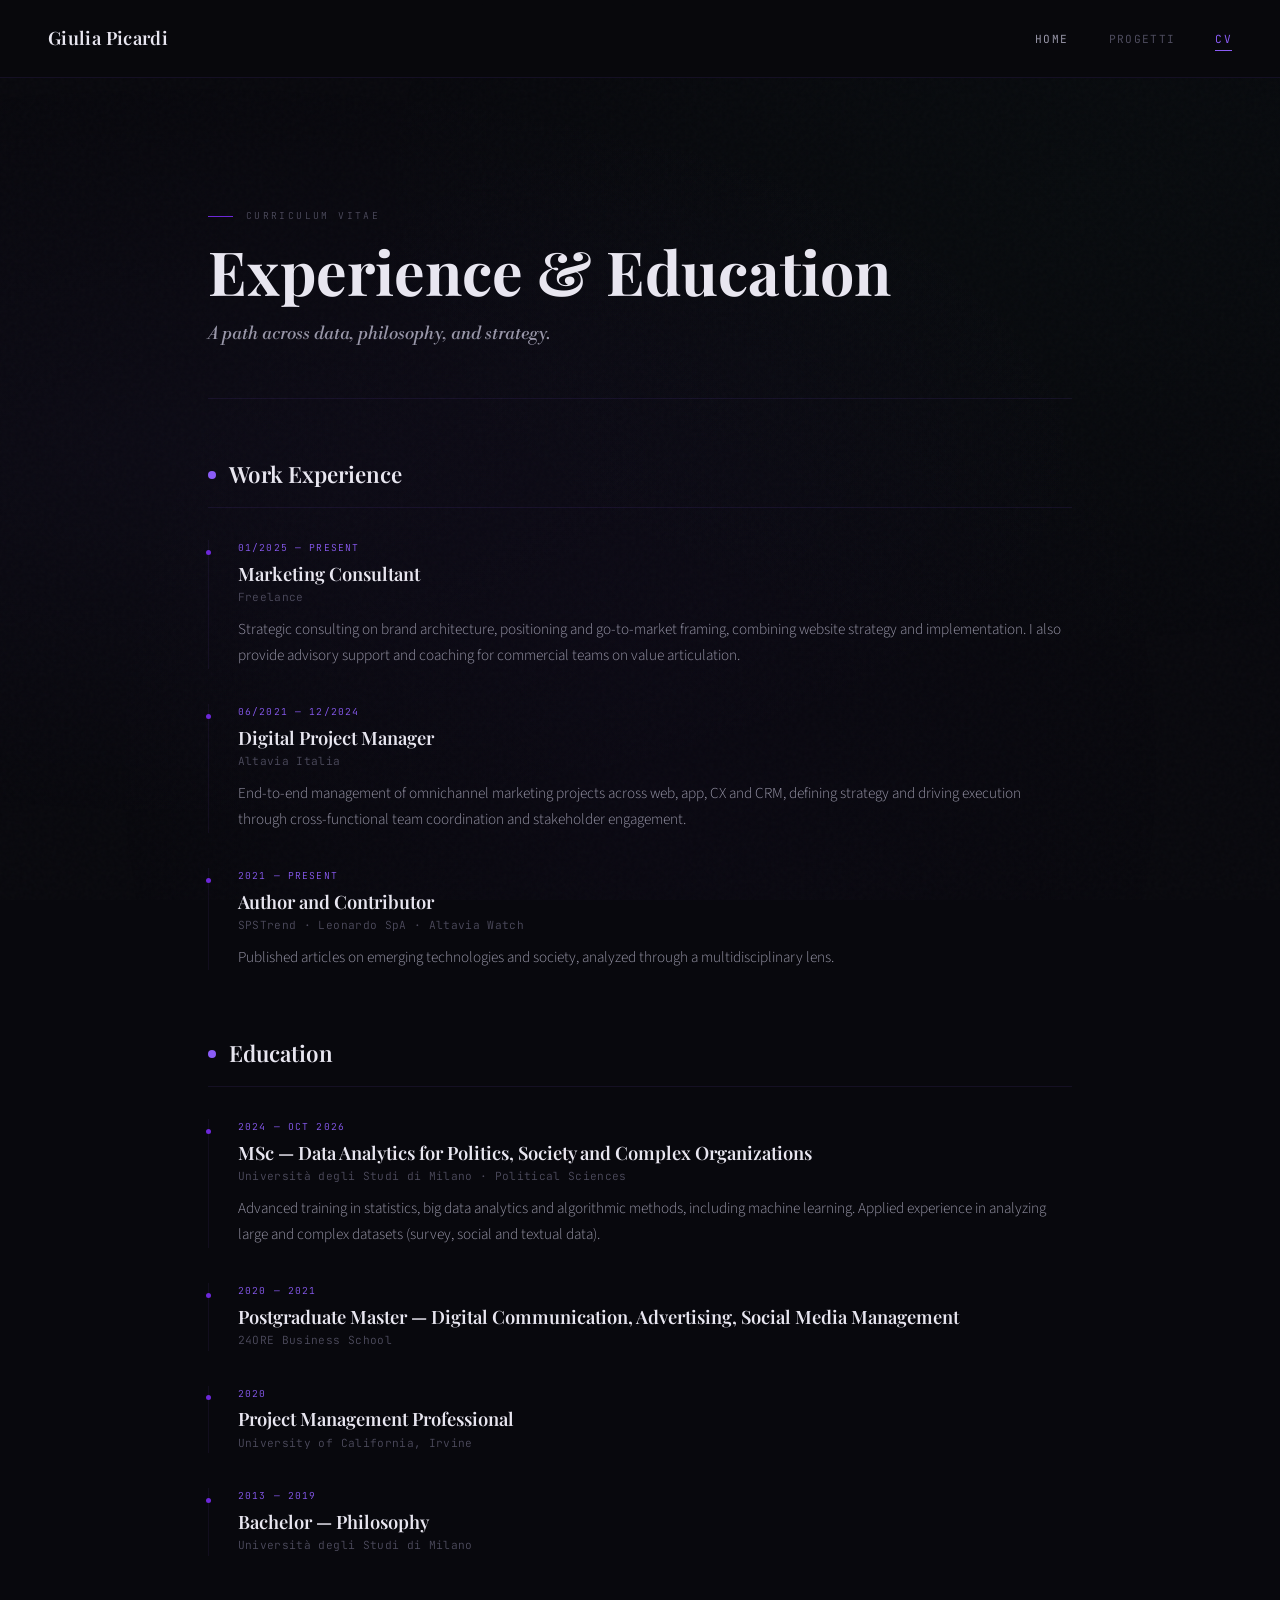
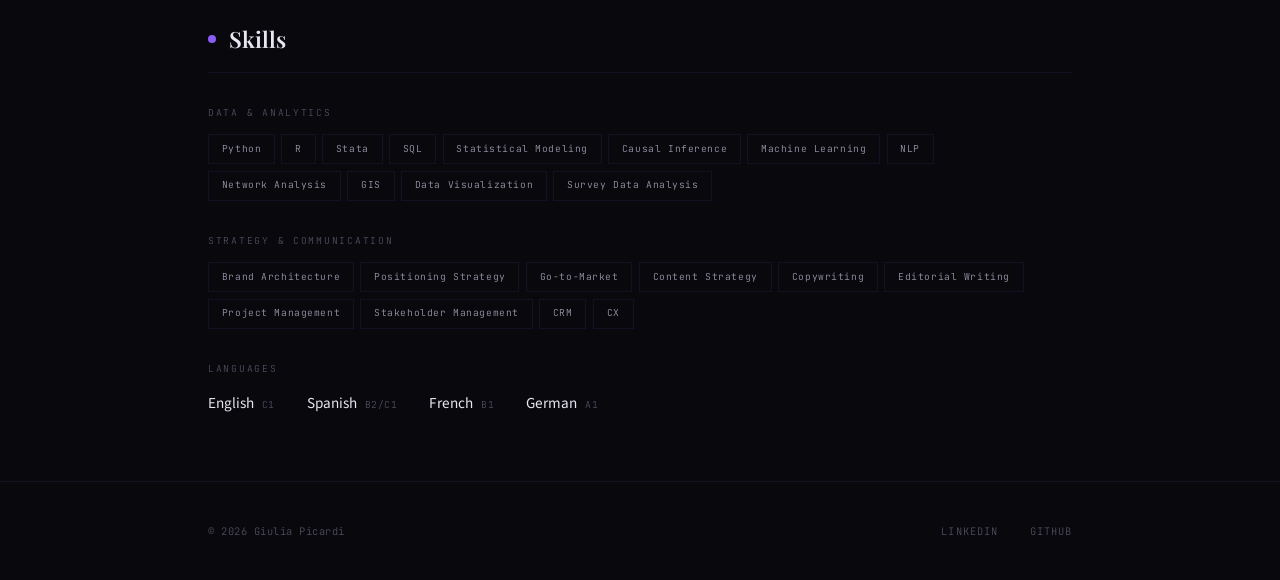
==== commit 5cdb75ec: "Update cv.html" ====
--- a/cv.html
+++ b/cv.html
@@ -4,6 +4,7 @@
   <meta charset="UTF-8">
   <meta name="viewport" content="width=device-width, initial-scale=1.0">
   <title>CV — Giulia Picardi</title>
+  <meta name="description" content="Giulia Picardi — CV. Experience in data analytics, digital project management, strategic communication and published authoring.">
   <link rel="stylesheet" href="style.css">
 </head>
 <body>
@@ -26,7 +27,7 @@
       <div class="page-header">
         <span class="section-label">Curriculum Vitae</span>
         <h1>Experience &amp; Education</h1>
-        <p>A non-linear path across data, philosophy, words, and strategy.</p>
+        <p>A path across data, philosophy, and strategy.</p>
       </div>
 
       <!-- WORK EXPERIENCE -->
@@ -37,7 +38,7 @@
           <span class="cv-period">01/2025 — Present</span>
           <h3>Marketing Consultant</h3>
           <span class="cv-place">Freelance</span>
-          <p>Strategic consulting on brand architecture, positioning and go-to-market framing, combining website strategy and implementation with advisory support and coaching for commercial teams on value articulation.</p>
+          <p>Strategic consulting on brand architecture, positioning and go-to-market framing, combining website strategy and implementation. I also provide advisory support and coaching for commercial teams on value articulation.</p>
         </div>
 
         <div class="cv-entry">
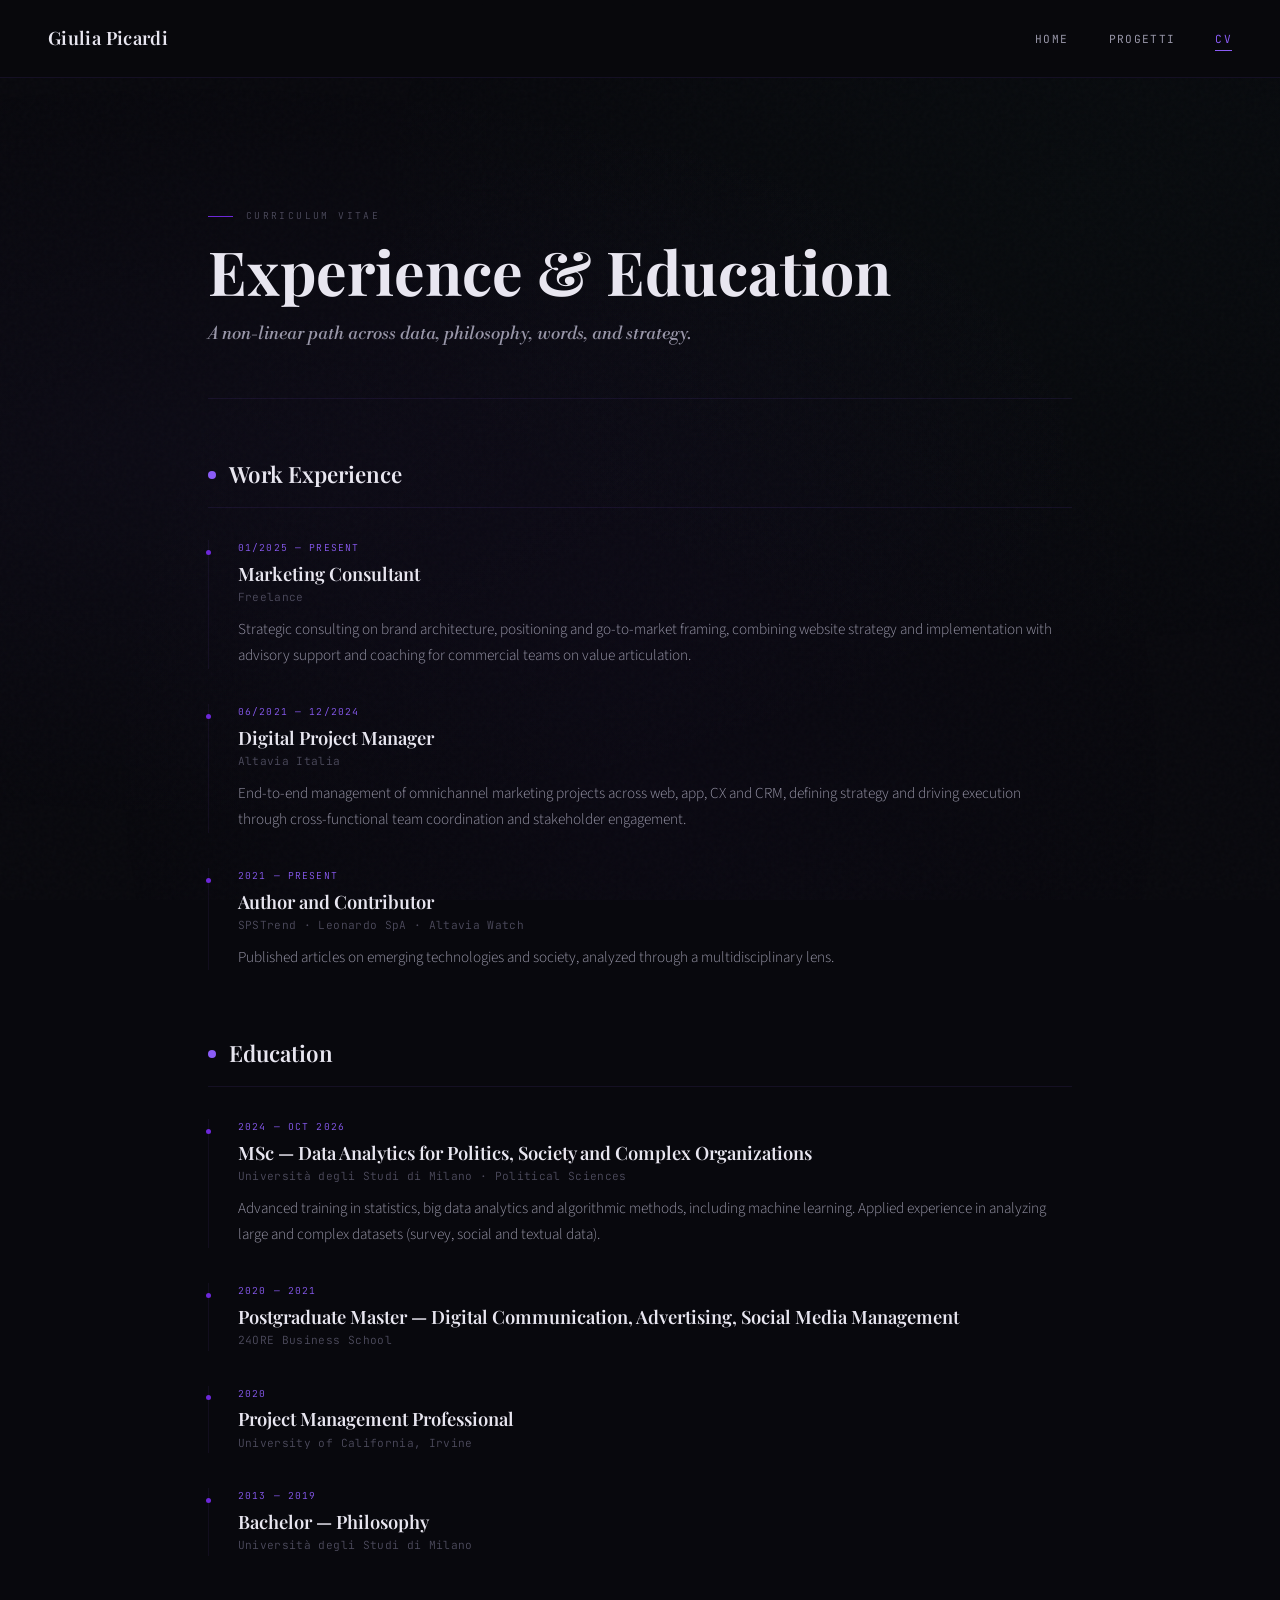
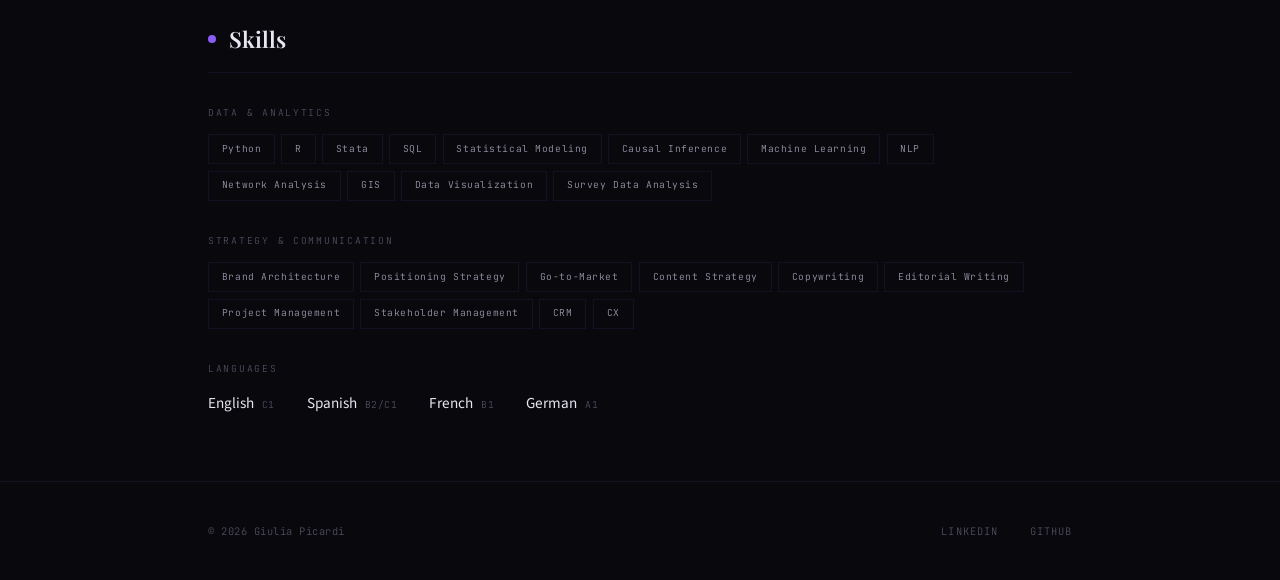
==== commit 6b0f124f: "Add files via upload adding projects page" ====
--- a/cv.html
+++ b/cv.html
@@ -4,7 +4,6 @@
   <meta charset="UTF-8">
   <meta name="viewport" content="width=device-width, initial-scale=1.0">
   <title>CV — Giulia Picardi</title>
-  <meta name="description" content="Giulia Picardi — CV. Experience in data analytics, digital project management, strategic communication and published authoring.">
   <link rel="stylesheet" href="style.css">
 </head>
 <body>
@@ -16,7 +15,7 @@
     </button>
     <ul class="nav-links">
       <li><a href="index.html">Home</a></li>
-      <li><span class="disabled">Progetti<span class="coming-soon">coming soon</span></span></li>
+      <li><a href="progetti.html">Progetti</a></li>
       <li><a href="cv.html" class="active">CV</a></li>
     </ul>
   </nav>
@@ -27,7 +26,7 @@
       <div class="page-header">
         <span class="section-label">Curriculum Vitae</span>
         <h1>Experience &amp; Education</h1>
-        <p>A path across data, philosophy, and strategy.</p>
+        <p>A non-linear path across data, philosophy, words, and strategy.</p>
       </div>
 
       <!-- WORK EXPERIENCE -->
@@ -38,7 +37,7 @@
           <span class="cv-period">01/2025 — Present</span>
           <h3>Marketing Consultant</h3>
           <span class="cv-place">Freelance</span>
-          <p>Strategic consulting on brand architecture, positioning and go-to-market framing, combining website strategy and implementation. I also provide advisory support and coaching for commercial teams on value articulation.</p>
+          <p>Strategic consulting on brand architecture, positioning and go-to-market framing, combining website strategy and implementation with advisory support and coaching for commercial teams on value articulation.</p>
         </div>
 
         <div class="cv-entry">
--- a/style.css
+++ b/style.css
@@ -326,6 +326,105 @@
   color: var(--text-muted); letter-spacing: 0.05em;
 }
 
+/* ── PROJECTS ── */
+.projects-list {
+  display: flex; flex-direction: column; gap: 3rem;
+  padding-bottom: 2rem;
+}
+
+.project-card {
+  padding: 2.2rem 2.5rem;
+  background: var(--bg-card);
+  border: 1px solid var(--border-subtle);
+  transition: border-color 0.4s ease, box-shadow 0.4s ease;
+  position: relative;
+}
+
+.project-card:hover {
+  border-color: var(--border-glow);
+  box-shadow: 0 0 40px rgba(139,92,246,0.06);
+}
+
+.project-type {
+  display: flex; gap: 0.5rem; margin-bottom: 1.2rem; flex-wrap: wrap;
+}
+
+.type-tag {
+  font-family: var(--font-mono); font-size: 0.55rem; font-weight: 400;
+  letter-spacing: 0.12em; text-transform: uppercase;
+  padding: 0.3rem 0.7rem;
+  background: rgba(139,92,246,0.06);
+  border: 1px solid rgba(139,92,246,0.15);
+  color: var(--purple-glow);
+}
+
+.project-title {
+  font-family: var(--font-display);
+  font-size: 1.35rem; font-weight: 600;
+  line-height: 1.35; margin-bottom: 0.5rem;
+  color: var(--text-primary);
+}
+
+.project-meta {
+  font-family: var(--font-mono); font-size: 0.65rem;
+  letter-spacing: 0.06em; color: var(--text-muted);
+  margin-bottom: 1.3rem;
+}
+
+.project-abstract p {
+  font-size: 0.95rem; font-weight: 300;
+  color: var(--text-secondary); line-height: 1.8;
+  margin-bottom: 1.3rem;
+}
+
+.project-tags {
+  display: flex; flex-wrap: wrap; gap: 0.35rem;
+  margin-bottom: 1.5rem;
+}
+
+.p-tag {
+  font-family: var(--font-mono); font-size: 0.55rem;
+  letter-spacing: 0.05em; padding: 0.28rem 0.65rem;
+  border: 1px solid var(--border-subtle); color: var(--text-secondary);
+  transition: all 0.3s ease;
+}
+
+.p-tag:hover {
+  border-color: var(--purple-core); color: var(--purple-glow);
+  background: rgba(139,92,246,0.05);
+}
+
+.project-links {
+  display: flex; gap: 1rem; flex-wrap: wrap;
+  padding-top: 1.2rem;
+  border-top: 1px solid var(--border-subtle);
+}
+
+.project-link {
+  font-family: var(--font-mono); font-size: 0.7rem;
+  letter-spacing: 0.06em; color: var(--purple-glow);
+  text-decoration: none; padding: 0.5rem 1.2rem;
+  border: 1px solid var(--border-glow);
+  transition: all 0.3s ease;
+  display: inline-flex; align-items: center; gap: 0.5rem;
+}
+
+.project-link:hover {
+  background: rgba(139,92,246,0.08);
+  box-shadow: 0 0 25px rgba(139,92,246,0.1);
+}
+
+.link-icon {
+  font-size: 0.85rem;
+}
+
+@media (max-width: 768px) {
+  .project-card { padding: 1.5rem 1.3rem; }
+  .project-title { font-size: 1.15rem; }
+  .project-links { flex-direction: column; }
+  .project-link { text-align: center; justify-content: center; }
+}
+
 /* ── COMING SOON ── */
 .coming-soon-page {
   min-height: 60vh; display: flex; flex-direction: column;
